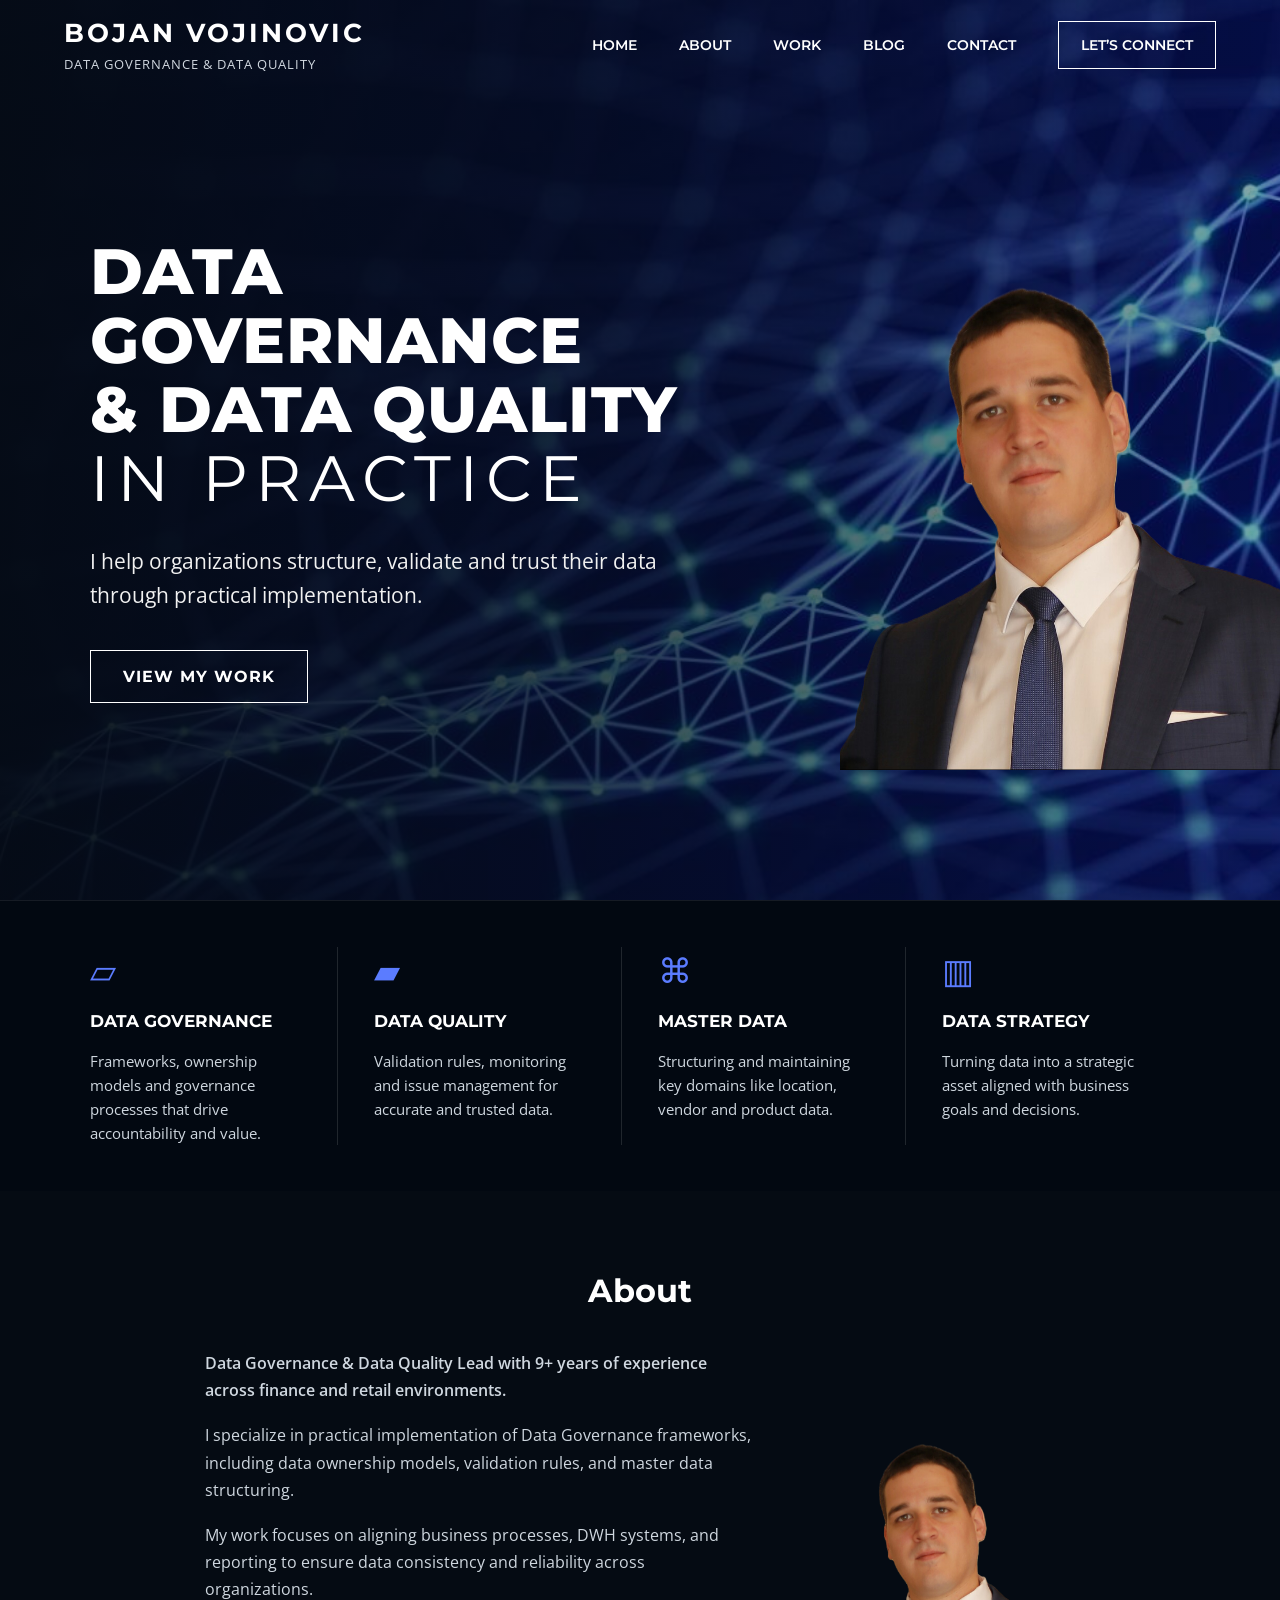
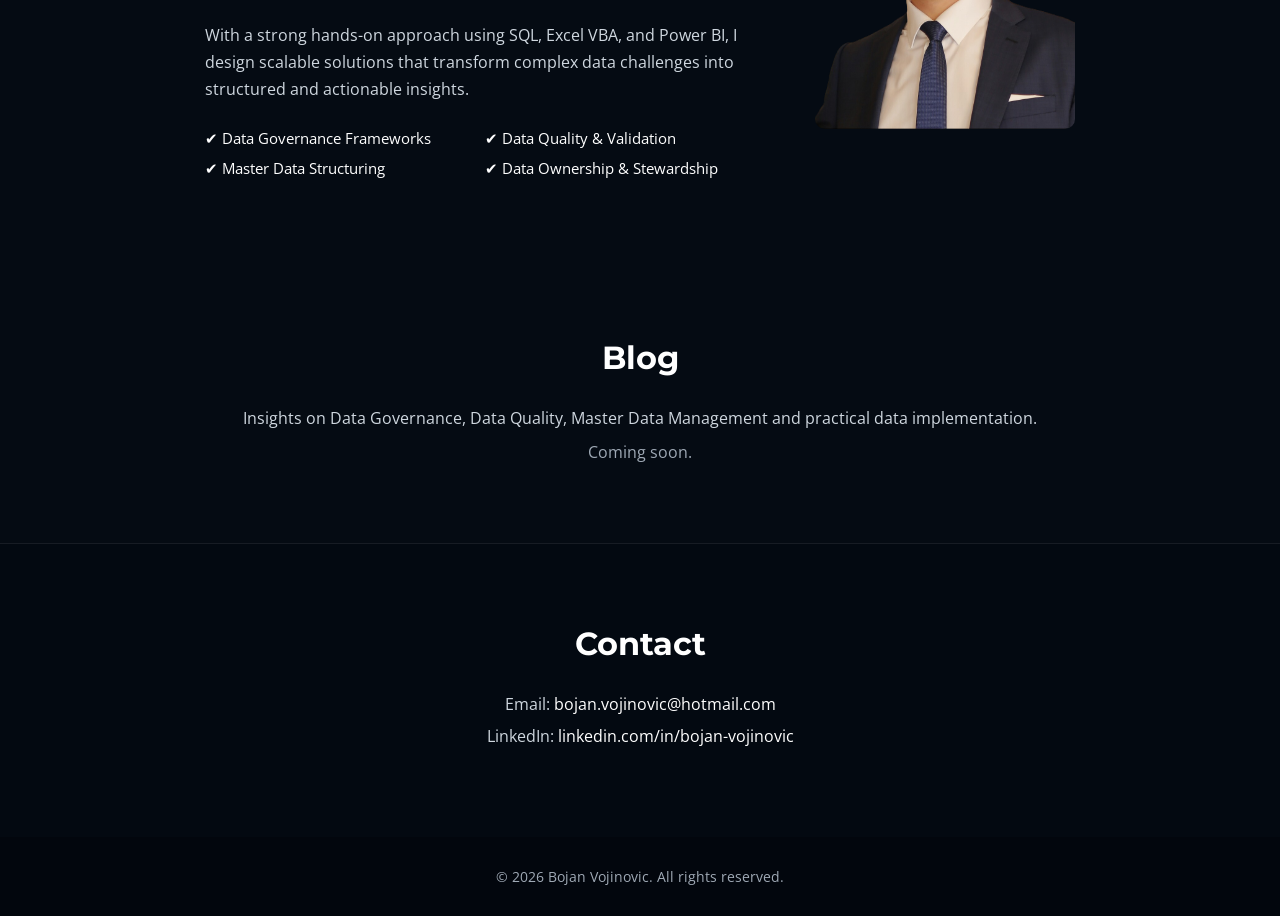
==== index.html @ ad290bf7 "index.html" ====
<!DOCTYPE html>
<html lang="en">
<head>
<meta charset="UTF-8" />
<meta name="viewport" content="width=device-width, initial-scale=1.0" />
<title>Bojan Vojinovic | Data Governance</title>

<link href="https://fonts.googleapis.com/css2?family=Montserrat:wght@400;600;700;800&family=Open+Sans:wght@400;600&display=swap" rel="stylesheet">

<style>
* {
  box-sizing: border-box;
  margin: 0;
  padding: 0;
}

html {
  scroll-behavior: smooth;
}

body {
  font-family: 'Open Sans', sans-serif;
  background: #050b13;
  color: #ffffff;
}

.hero {
  min-height: 100vh;
  background:
    linear-gradient(90deg, rgba(5,11,19,0.95) 0%, rgba(5,11,19,0.75) 45%, rgba(5,11,19,0.35) 100%),
    url("images/bg.jpg") center/cover no-repeat;
  position: relative;
  overflow: hidden;
}

.nav {
  height: 90px;
  display: flex;
  align-items: center;
  justify-content: space-between;
  padding: 0 64px;
}

.logo h1 {
  font-family: 'Montserrat', sans-serif;
  font-size: 26px;
  letter-spacing: 3px;
  font-weight: 700;
}

.logo p {
  font-size: 13px;
  letter-spacing: 1px;
  color: #d0d7df;
  margin-top: 6px;
}

.menu {
  display: flex;
  gap: 42px;
  align-items: center;
  font-family: 'Montserrat', sans-serif;
  font-weight: 600;
  font-size: 14px;
}

.menu a {
  color: white;
  text-decoration: none;
}

.connect {
  border: 1px solid #ffffff;
  padding: 14px 22px;
}

.hero-content {
  display: flex;
  align-items: center;
  justify-content: space-between;
  padding: 80px 0 0 7%;
}

.hero-text {
  max-width: 720px;
  z-index: 2;
  padding-right: 40px;
}

.hero-text h2 {
  font-family: 'Montserrat', sans-serif;
  font-size: 64px;
  line-height: 1.08;
  font-weight: 800;
  letter-spacing: 1px;
}

.hero-text .thin {
  font-weight: 400;
  letter-spacing: 8px;
}

.hero-text p {
  margin-top: 32px;
  font-size: 21px;
  line-height: 1.6;
  max-width: 620px;
  color: #f1f1f1;
}

.btn {
  display: inline-block;
  margin-top: 38px;
  border: 1px solid #ffffff;
  padding: 16px 32px;
  color: #ffffff;
  text-decoration: none;
  font-family: 'Montserrat', sans-serif;
  font-weight: 700;
  letter-spacing: 1px;
}

.photo-placeholder {
  width: 440px;
  height: 600px;
  z-index: 2;
  display: flex;
  align-items: flex-end;
  justify-content: flex-end;
  margin-left: auto;
}

.photo-placeholder img {
  max-height: 600px;
  max-width: 440px;
  object-fit: contain;
  object-position: bottom;
}

.services {
  display: grid;
  grid-template-columns: repeat(4, 1fr);
  background: rgba(3, 9, 17, 0.96);
  border-top: 1px solid rgba(255,255,255,0.08);
  padding: 46px 7%;
  gap: 36px;
}

.service {
  border-right: 1px solid rgba(255,255,255,0.12);
  padding-right: 32px;
}

.service:last-child {
  border-right: none;
}

.service h3 {
  font-family: 'Montserrat', sans-serif;
  font-size: 17px;
  margin-bottom: 18px;
  font-weight: 700;
}

.service p {
  color: #cfd7df;
  line-height: 1.6;
  font-size: 15px;
}

.icon {
  font-size: 34px;
  color: #5b7cff;
  margin-bottom: 18px;
}

.section {
  padding: 80px 7%;
}

.section h2 {
  font-family: 'Montserrat', sans-serif;
  font-size: 32px;
  margin-bottom: 30px;
  text-align: center;
}

.about-container {
  display: flex;
  align-items: center;
  justify-content: center;
  gap: 60px;
  max-width: 1100px;
  margin: auto;
  margin-top: 40px;
  flex-wrap: wrap;
}

.about-text {
  max-width: 550px;
  text-align: left;
}

.about-intro {
  font-size: 22px;
  font-weight: 600;
  margin-bottom: 20px;
  color: #ffffff;
}

.about-text p {
  color: #cfd7df;
  line-height: 1.7;
  margin-bottom: 18px;
  font-size: 16px;
}

.about-highlights {
  margin-top: 25px;
  display: grid;
  grid-template-columns: 1fr 1fr;
  gap: 10px;
  font-size: 15px;
  color: #ffffff;
}

.about-image img {
  width: 260px;
  border-radius: 10px;
}

.contact {
  background: #030911;
  text-align: center;
  border-top: 1px solid rgba(255,255,255,0.08);
}

.contact p {
  color: #cfd7df;
  margin-bottom: 10px;
}

.contact a {
  color: #ffffff;
  text-decoration: none;
}

.footer {
  padding: 30px 7%;
  text-align: center;
  background: #02060d;
  color: #9fa9b5;
  font-size: 14px;
}

@media (max-width: 900px) {
  .nav {
    padding: 24px;
    height: auto;
    flex-direction: column;
    gap: 20px;
  }

  .menu {
    gap: 18px;
    flex-wrap: wrap;
    justify-content: center;
  }

  .hero-content {
    flex-direction: column;
    text-align: center;
    padding: 40px 7% 0 7%;
  }

  .hero-text {
    padding-right: 0;
  }

  .hero-text h2 {
    font-size: 42px;
  }

  .hero-text .thin {
    letter-spacing: 4px;
  }

  .photo-placeholder {
    height: auto;
    margin-top: 40px;
  }

  .services {
    grid-template-columns: 1fr;
  }

  .service {
    border-right: none;
    border-bottom: 1px solid rgba(255,255,255,0.12);
    padding-bottom: 24px;
  }

  .about-container {
    text-align: center;
  }

  .about-text {
    text-align: center;
  }

  .about-highlights {
    grid-template-columns: 1fr;
  }
}
</style>
</head>

<body>

<section class="hero" id="home">

  <header class="nav">
    <div class="logo">
      <h1>BOJAN VOJINOVIC</h1>
      <p>DATA GOVERNANCE & DATA QUALITY</p>
    </div>

    <nav class="menu">
      <a href="#home">HOME</a>
      <a href="#about">ABOUT</a>
      <a href="#work">WORK</a>
      <a href="#blog">BLOG</a>
      <a href="#contact">CONTACT</a>
      <a class="connect" href="#contact">LET’S CONNECT</a>
    </nav>
  </header>

  <div class="hero-content">
    <div class="hero-text">
      <h2>
        DATA GOVERNANCE<br>
        & DATA QUALITY<br>
        <span class="thin">IN PRACTICE</span>
      </h2>

      <p>
        I help organizations structure, validate and trust their data through practical implementation.
      </p>

      <a href="#work" class="btn">VIEW MY WORK</a>
    </div>

    <div class="photo-placeholder">
      <img src="images/bojan.png" alt="Bojan Vojinovic">
    </div>
  </div>

</section>

<section class="services" id="work">
  <div class="service">
    <div class="icon">▱</div>
    <h3>DATA GOVERNANCE</h3>
    <p>Frameworks, ownership models and governance processes that drive accountability and value.</p>
  </div>

  <div class="service">
    <div class="icon">▰</div>
    <h3>DATA QUALITY</h3>
    <p>Validation rules, monitoring and issue management for accurate and trusted data.</p>
  </div>

  <div class="service">
    <div class="icon">⌘</div>
    <h3>MASTER DATA</h3>
    <p>Structuring and maintaining key domains like location, vendor and product data.</p>
  </div>

  <div class="service">
    <div class="icon">▥</div>
    <h3>DATA STRATEGY</h3>
    <p>Turning data into a strategic asset aligned with business goals and decisions.</p>
  </div>
</section>

<section class="section" id="about">
  <h2>About</h2>

  <div class="about-container">

    <div class="about-text">
      <p class="about-intro">
        Data Governance & Data Quality Lead with 9+ years of experience across finance and retail environments.
      </p>

      <p>
        I specialize in practical implementation of Data Governance frameworks, including data ownership models, validation rules, and master data structuring.
      </p>

      <p>
        My work focuses on aligning business processes, DWH systems, and reporting to ensure data consistency and reliability across organizations.
      </p>

      <p>
        With a strong hands-on approach using SQL, Excel VBA, and Power BI, I design scalable solutions that transform complex data challenges into structured and actionable insights.
      </p>

      <div class="about-highlights">
        <div>✔ Data Governance Frameworks</div>
        <div>✔ Data Quality & Validation</div>
        <div>✔ Master Data Structuring</div>
        <div>✔ Data Ownership & Stewardship</div>
      </div>
    </div>

    <div class="about-image">
      <img src="images/bojan.png" alt="Bojan Vojinovic">
    </div>

  </div>
</section>

<section class="section" id="blog">
  <h2>Blog</h2>
  <p style="text-align:center; color:#cfd7df;">
    Insights on Data Governance, Data Quality, Master Data Management and practical data implementation.
  </p>
  <p style="text-align:center; color:#9fa9b5; margin-top:12px;">
    Coming soon.
  </p>
</section>

<section class="section contact" id="contact">
  <h2>Contact</h2>
  <p>Email: <a href="mailto:bojan.vojinovic@hotmail.com">bojan.vojinovic@hotmail.com</a></p>
  <p>LinkedIn: <a href="https://www.linkedin.com/in/bojan-vojinovic/" target="_blank">linkedin.com/in/bojan-vojinovic</a></p>
</section>

<footer class="footer">
  © 2026 Bojan Vojinovic. All rights reserved.
</footer>

</body>
</html>
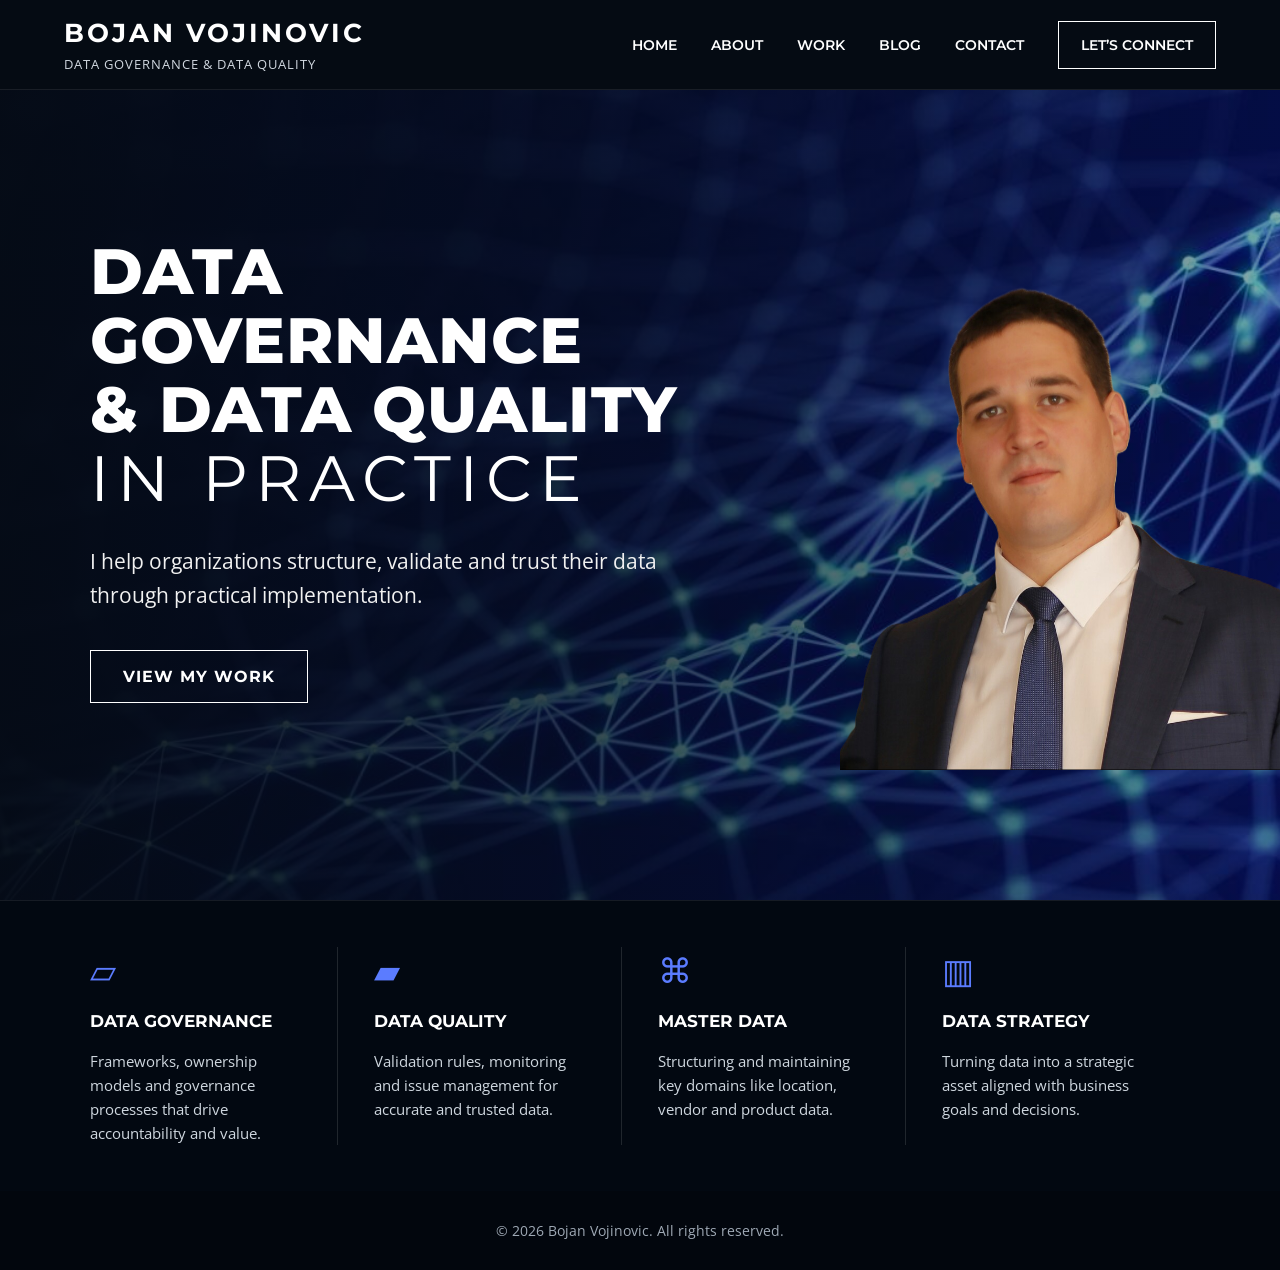
==== commit 0704cc02: "Add files via upload" ====
--- a/index.html
+++ b/index.html
@@ -4,337 +4,29 @@
 <meta charset="UTF-8" />
 <meta name="viewport" content="width=device-width, initial-scale=1.0" />
 <title>Bojan Vojinovic | Data Governance</title>
-
 <link href="https://fonts.googleapis.com/css2?family=Montserrat:wght@400;600;700;800&family=Open+Sans:wght@400;600&display=swap" rel="stylesheet">
-
-<style>
-* {
-  box-sizing: border-box;
-  margin: 0;
-  padding: 0;
-}
-
-html {
-  scroll-behavior: smooth;
-}
-
-body {
-  font-family: 'Open Sans', sans-serif;
-  background: #050b13;
-  color: #ffffff;
-}
-
-.hero {
-  min-height: 100vh;
-  background:
-    linear-gradient(90deg, rgba(5,11,19,0.95) 0%, rgba(5,11,19,0.75) 45%, rgba(5,11,19,0.35) 100%),
-    url("images/bg.jpg") center/cover no-repeat;
-  position: relative;
-  overflow: hidden;
-}
-
-.nav {
-  height: 90px;
-  display: flex;
-  align-items: center;
-  justify-content: space-between;
-  padding: 0 64px;
-}
-
-.logo h1 {
-  font-family: 'Montserrat', sans-serif;
-  font-size: 26px;
-  letter-spacing: 3px;
-  font-weight: 700;
-}
-
-.logo p {
-  font-size: 13px;
-  letter-spacing: 1px;
-  color: #d0d7df;
-  margin-top: 6px;
-}
-
-.menu {
-  display: flex;
-  gap: 42px;
-  align-items: center;
-  font-family: 'Montserrat', sans-serif;
-  font-weight: 600;
-  font-size: 14px;
-}
-
-.menu a {
-  color: white;
-  text-decoration: none;
-}
-
-.connect {
-  border: 1px solid #ffffff;
-  padding: 14px 22px;
-}
-
-.hero-content {
-  display: flex;
-  align-items: center;
-  justify-content: space-between;
-  padding: 80px 0 0 7%;
-}
-
-.hero-text {
-  max-width: 720px;
-  z-index: 2;
-  padding-right: 40px;
-}
-
-.hero-text h2 {
-  font-family: 'Montserrat', sans-serif;
-  font-size: 64px;
-  line-height: 1.08;
-  font-weight: 800;
-  letter-spacing: 1px;
-}
-
-.hero-text .thin {
-  font-weight: 400;
-  letter-spacing: 8px;
-}
-
-.hero-text p {
-  margin-top: 32px;
-  font-size: 21px;
-  line-height: 1.6;
-  max-width: 620px;
-  color: #f1f1f1;
-}
-
-.btn {
-  display: inline-block;
-  margin-top: 38px;
-  border: 1px solid #ffffff;
-  padding: 16px 32px;
-  color: #ffffff;
-  text-decoration: none;
-  font-family: 'Montserrat', sans-serif;
-  font-weight: 700;
-  letter-spacing: 1px;
-}
-
-.photo-placeholder {
-  width: 440px;
-  height: 600px;
-  z-index: 2;
-  display: flex;
-  align-items: flex-end;
-  justify-content: flex-end;
-  margin-left: auto;
-}
-
-.photo-placeholder img {
-  max-height: 600px;
-  max-width: 440px;
-  object-fit: contain;
-  object-position: bottom;
-}
-
-.services {
-  display: grid;
-  grid-template-columns: repeat(4, 1fr);
-  background: rgba(3, 9, 17, 0.96);
-  border-top: 1px solid rgba(255,255,255,0.08);
-  padding: 46px 7%;
-  gap: 36px;
-}
-
-.service {
-  border-right: 1px solid rgba(255,255,255,0.12);
-  padding-right: 32px;
-}
-
-.service:last-child {
-  border-right: none;
-}
-
-.service h3 {
-  font-family: 'Montserrat', sans-serif;
-  font-size: 17px;
-  margin-bottom: 18px;
-  font-weight: 700;
-}
-
-.service p {
-  color: #cfd7df;
-  line-height: 1.6;
-  font-size: 15px;
-}
-
-.icon {
-  font-size: 34px;
-  color: #5b7cff;
-  margin-bottom: 18px;
-}
-
-.section {
-  padding: 80px 7%;
-}
-
-.section h2 {
-  font-family: 'Montserrat', sans-serif;
-  font-size: 32px;
-  margin-bottom: 30px;
-  text-align: center;
-}
-
-.about-container {
-  display: flex;
-  align-items: center;
-  justify-content: center;
-  gap: 60px;
-  max-width: 1100px;
-  margin: auto;
-  margin-top: 40px;
-  flex-wrap: wrap;
-}
-
-.about-text {
-  max-width: 550px;
-  text-align: left;
-}
-
-.about-intro {
-  font-size: 22px;
-  font-weight: 600;
-  margin-bottom: 20px;
-  color: #ffffff;
-}
-
-.about-text p {
-  color: #cfd7df;
-  line-height: 1.7;
-  margin-bottom: 18px;
-  font-size: 16px;
-}
-
-.about-highlights {
-  margin-top: 25px;
-  display: grid;
-  grid-template-columns: 1fr 1fr;
-  gap: 10px;
-  font-size: 15px;
-  color: #ffffff;
-}
-
-.about-image img {
-  width: 260px;
-  border-radius: 10px;
-}
-
-.contact {
-  background: #030911;
-  text-align: center;
-  border-top: 1px solid rgba(255,255,255,0.08);
-}
-
-.contact p {
-  color: #cfd7df;
-  margin-bottom: 10px;
-}
-
-.contact a {
-  color: #ffffff;
-  text-decoration: none;
-}
-
-.footer {
-  padding: 30px 7%;
-  text-align: center;
-  background: #02060d;
-  color: #9fa9b5;
-  font-size: 14px;
-}
-
-@media (max-width: 900px) {
-  .nav {
-    padding: 24px;
-    height: auto;
-    flex-direction: column;
-    gap: 20px;
-  }
-
-  .menu {
-    gap: 18px;
-    flex-wrap: wrap;
-    justify-content: center;
-  }
-
-  .hero-content {
-    flex-direction: column;
-    text-align: center;
-    padding: 40px 7% 0 7%;
-  }
-
-  .hero-text {
-    padding-right: 0;
-  }
-
-  .hero-text h2 {
-    font-size: 42px;
-  }
-
-  .hero-text .thin {
-    letter-spacing: 4px;
-  }
-
-  .photo-placeholder {
-    height: auto;
-    margin-top: 40px;
-  }
-
-  .services {
-    grid-template-columns: 1fr;
-  }
-
-  .service {
-    border-right: none;
-    border-bottom: 1px solid rgba(255,255,255,0.12);
-    padding-bottom: 24px;
-  }
-
-  .about-container {
-    text-align: center;
-  }
-
-  .about-text {
-    text-align: center;
-  }
-
-  .about-highlights {
-    grid-template-columns: 1fr;
-  }
-}
-</style>
+<link rel="stylesheet" href="style.css">
 </head>
 
 <body>
 
-<section class="hero" id="home">
+<header class="nav">
+  <div class="logo">
+    <h1>BOJAN VOJINOVIC</h1>
+    <p>DATA GOVERNANCE & DATA QUALITY</p>
+  </div>
 
-  <header class="nav">
-    <div class="logo">
-      <h1>BOJAN VOJINOVIC</h1>
-      <p>DATA GOVERNANCE & DATA QUALITY</p>
-    </div>
+  <nav class="menu">
+    <a href="index.html">HOME</a>
+    <a href="about.html">ABOUT</a>
+    <a href="work.html">WORK</a>
+    <a href="blog.html">BLOG</a>
+    <a href="contact.html">CONTACT</a>
+    <a class="connect" href="contact.html">LET’S CONNECT</a>
+  </nav>
+</header>
 
-    <nav class="menu">
-      <a href="#home">HOME</a>
-      <a href="#about">ABOUT</a>
-      <a href="#work">WORK</a>
-      <a href="#blog">BLOG</a>
-      <a href="#contact">CONTACT</a>
-      <a class="connect" href="#contact">LET’S CONNECT</a>
-    </nav>
-  </header>
-
+<section class="hero">
   <div class="hero-content">
     <div class="hero-text">
       <h2>
@@ -347,17 +39,16 @@
         I help organizations structure, validate and trust their data through practical implementation.
       </p>
 
-      <a href="#work" class="btn">VIEW MY WORK</a>
+      <a href="work.html" class="btn">VIEW MY WORK</a>
     </div>
 
     <div class="photo-placeholder">
       <img src="images/bojan.png" alt="Bojan Vojinovic">
     </div>
   </div>
-
 </section>
 
-<section class="services" id="work">
+<section class="services">
   <div class="service">
     <div class="icon">▱</div>
     <h3>DATA GOVERNANCE</h3>
@@ -383,62 +74,9 @@
   </div>
 </section>
 
-<section class="section" id="about">
-  <h2>About</h2>
-
-  <div class="about-container">
-
-    <div class="about-text">
-      <p class="about-intro">
-        Data Governance & Data Quality Lead with 9+ years of experience across finance and retail environments.
-      </p>
-
-      <p>
-        I specialize in practical implementation of Data Governance frameworks, including data ownership models, validation rules, and master data structuring.
-      </p>
-
-      <p>
-        My work focuses on aligning business processes, DWH systems, and reporting to ensure data consistency and reliability across organizations.
-      </p>
-
-      <p>
-        With a strong hands-on approach using SQL, Excel VBA, and Power BI, I design scalable solutions that transform complex data challenges into structured and actionable insights.
-      </p>
-
-      <div class="about-highlights">
-        <div>✔ Data Governance Frameworks</div>
-        <div>✔ Data Quality & Validation</div>
-        <div>✔ Master Data Structuring</div>
-        <div>✔ Data Ownership & Stewardship</div>
-      </div>
-    </div>
-
-    <div class="about-image">
-      <img src="images/bojan.png" alt="Bojan Vojinovic">
-    </div>
-
-  </div>
-</section>
-
-<section class="section" id="blog">
-  <h2>Blog</h2>
-  <p style="text-align:center; color:#cfd7df;">
-    Insights on Data Governance, Data Quality, Master Data Management and practical data implementation.
-  </p>
-  <p style="text-align:center; color:#9fa9b5; margin-top:12px;">
-    Coming soon.
-  </p>
-</section>
-
-<section class="section contact" id="contact">
-  <h2>Contact</h2>
-  <p>Email: <a href="mailto:bojan.vojinovic@hotmail.com">bojan.vojinovic@hotmail.com</a></p>
-  <p>LinkedIn: <a href="https://www.linkedin.com/in/bojan-vojinovic/" target="_blank">linkedin.com/in/bojan-vojinovic</a></p>
-</section>
-
 <footer class="footer">
   © 2026 Bojan Vojinovic. All rights reserved.
 </footer>
 
 </body>
-</html>
+</html>
--- a/style.css
+++ b/style.css
@@ -0,0 +1,331 @@
+* {
+  box-sizing: border-box;
+  margin: 0;
+  padding: 0;
+}
+
+html {
+  scroll-behavior: smooth;
+}
+
+body {
+  font-family: 'Open Sans', sans-serif;
+  background: #050b13;
+  color: #ffffff;
+}
+
+a {
+  color: inherit;
+  text-decoration: none;
+}
+
+.nav {
+  height: 90px;
+  display: flex;
+  align-items: center;
+  justify-content: space-between;
+  padding: 0 64px;
+  background: #050b13;
+  border-bottom: 1px solid rgba(255,255,255,0.08);
+}
+
+.logo h1 {
+  font-family: 'Montserrat', sans-serif;
+  font-size: 26px;
+  letter-spacing: 3px;
+  font-weight: 700;
+}
+
+.logo p {
+  font-size: 13px;
+  letter-spacing: 1px;
+  color: #d0d7df;
+  margin-top: 6px;
+}
+
+.menu {
+  display: flex;
+  gap: 34px;
+  align-items: center;
+  font-family: 'Montserrat', sans-serif;
+  font-weight: 600;
+  font-size: 14px;
+}
+
+.menu a:hover {
+  color: #8fa7ff;
+}
+
+.connect {
+  border: 1px solid #ffffff;
+  padding: 14px 22px;
+}
+
+.hero {
+  min-height: calc(100vh - 90px);
+  background:
+    linear-gradient(90deg, rgba(5,11,19,0.95) 0%, rgba(5,11,19,0.75) 45%, rgba(5,11,19,0.35) 100%),
+    url("images/bg.jpg") center/cover no-repeat;
+  overflow: hidden;
+}
+
+.hero-content {
+  display: flex;
+  align-items: center;
+  justify-content: space-between;
+  padding: 80px 0 0 7%;
+}
+
+.hero-text {
+  max-width: 720px;
+  z-index: 2;
+  padding-right: 40px;
+}
+
+.hero-text h2 {
+  font-family: 'Montserrat', sans-serif;
+  font-size: 64px;
+  line-height: 1.08;
+  font-weight: 800;
+  letter-spacing: 1px;
+}
+
+.hero-text .thin {
+  font-weight: 400;
+  letter-spacing: 8px;
+}
+
+.hero-text p {
+  margin-top: 32px;
+  font-size: 21px;
+  line-height: 1.6;
+  max-width: 620px;
+  color: #f1f1f1;
+}
+
+.btn {
+  display: inline-block;
+  margin-top: 38px;
+  border: 1px solid #ffffff;
+  padding: 16px 32px;
+  color: #ffffff;
+  font-family: 'Montserrat', sans-serif;
+  font-weight: 700;
+  letter-spacing: 1px;
+}
+
+.photo-placeholder {
+  width: 440px;
+  height: 600px;
+  display: flex;
+  align-items: flex-end;
+  justify-content: flex-end;
+  margin-left: auto;
+}
+
+.photo-placeholder img {
+  max-height: 600px;
+  max-width: 440px;
+  object-fit: contain;
+  object-position: bottom;
+}
+
+.services {
+  display: grid;
+  grid-template-columns: repeat(4, 1fr);
+  background: rgba(3, 9, 17, 0.96);
+  border-top: 1px solid rgba(255,255,255,0.08);
+  padding: 46px 7%;
+  gap: 36px;
+}
+
+.service {
+  border-right: 1px solid rgba(255,255,255,0.12);
+  padding-right: 32px;
+}
+
+.service:last-child {
+  border-right: none;
+}
+
+.service h3 {
+  font-family: 'Montserrat', sans-serif;
+  font-size: 17px;
+  margin-bottom: 18px;
+  font-weight: 700;
+}
+
+.service p {
+  color: #cfd7df;
+  line-height: 1.6;
+  font-size: 15px;
+}
+
+.icon {
+  font-size: 34px;
+  color: #5b7cff;
+  margin-bottom: 18px;
+}
+
+.page {
+  padding: 90px 7%;
+  min-height: calc(100vh - 90px);
+}
+
+.page h2 {
+  font-family: 'Montserrat', sans-serif;
+  font-size: 38px;
+  margin-bottom: 35px;
+  text-align: center;
+}
+
+.about-container {
+  display: flex;
+  align-items: center;
+  justify-content: center;
+  gap: 60px;
+  max-width: 1100px;
+  margin: auto;
+  flex-wrap: wrap;
+}
+
+.about-text {
+  max-width: 580px;
+  text-align: left;
+}
+
+.about-intro {
+  font-size: 22px;
+  font-weight: 600;
+  margin-bottom: 20px;
+  color: #ffffff;
+}
+
+.about-text p {
+  color: #cfd7df;
+  line-height: 1.7;
+  margin-bottom: 18px;
+  font-size: 16px;
+}
+
+.about-highlights {
+  margin-top: 25px;
+  display: grid;
+  grid-template-columns: 1fr 1fr;
+  gap: 10px;
+  font-size: 15px;
+  color: #ffffff;
+}
+
+.about-image img {
+  width: 270px;
+  border-radius: 10px;
+}
+
+.work-grid {
+  display: grid;
+  grid-template-columns: repeat(3, 1fr);
+  gap: 28px;
+  max-width: 1100px;
+  margin: auto;
+}
+
+.work-card {
+  background: rgba(255,255,255,0.04);
+  border: 1px solid rgba(255,255,255,0.1);
+  padding: 30px;
+  border-radius: 10px;
+}
+
+.work-card h3 {
+  font-family: 'Montserrat', sans-serif;
+  font-size: 20px;
+  margin-bottom: 16px;
+}
+
+.work-card p {
+  color: #cfd7df;
+  line-height: 1.7;
+  font-size: 15px;
+}
+
+.blog-box {
+  max-width: 800px;
+  margin: auto;
+  text-align: center;
+  color: #cfd7df;
+  line-height: 1.7;
+}
+
+.contact-box {
+  max-width: 700px;
+  margin: auto;
+  text-align: center;
+  color: #cfd7df;
+  line-height: 1.9;
+}
+
+.footer {
+  padding: 30px 7%;
+  text-align: center;
+  background: #02060d;
+  color: #9fa9b5;
+  font-size: 14px;
+}
+
+@media (max-width: 900px) {
+  .nav {
+    padding: 24px;
+    height: auto;
+    flex-direction: column;
+    gap: 20px;
+  }
+
+  .menu {
+    gap: 18px;
+    flex-wrap: wrap;
+    justify-content: center;
+  }
+
+  .hero-content {
+    flex-direction: column;
+    text-align: center;
+    padding: 40px 7% 0 7%;
+  }
+
+  .hero-text {
+    padding-right: 0;
+  }
+
+  .hero-text h2 {
+    font-size: 42px;
+  }
+
+  .hero-text .thin {
+    letter-spacing: 4px;
+  }
+
+  .photo-placeholder {
+    height: auto;
+    margin-top: 40px;
+  }
+
+  .services,
+  .work-grid {
+    grid-template-columns: 1fr;
+  }
+
+  .service {
+    border-right: none;
+    border-bottom: 1px solid rgba(255,255,255,0.12);
+    padding-bottom: 24px;
+  }
+
+  .about-text {
+    text-align: center;
+  }
+
+  .about-highlights {
+    grid-template-columns: 1fr;
+  }
+}
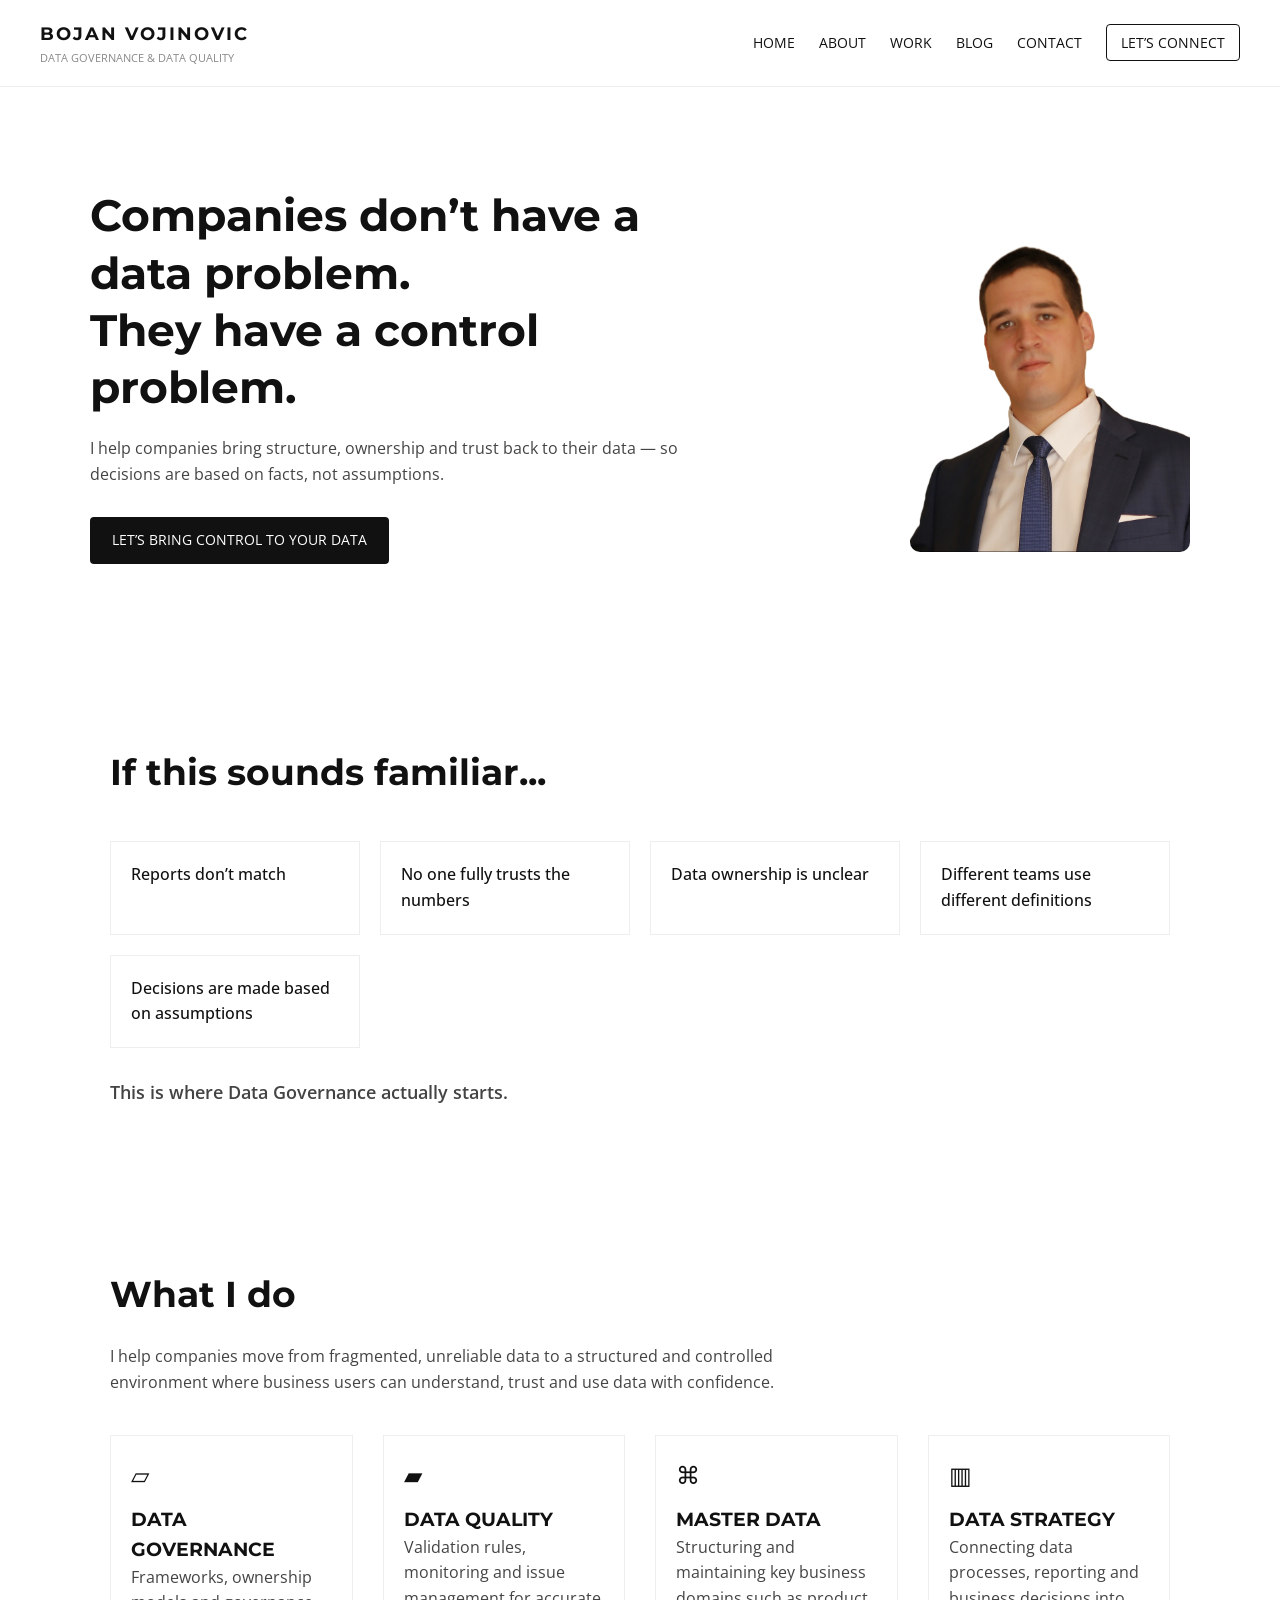
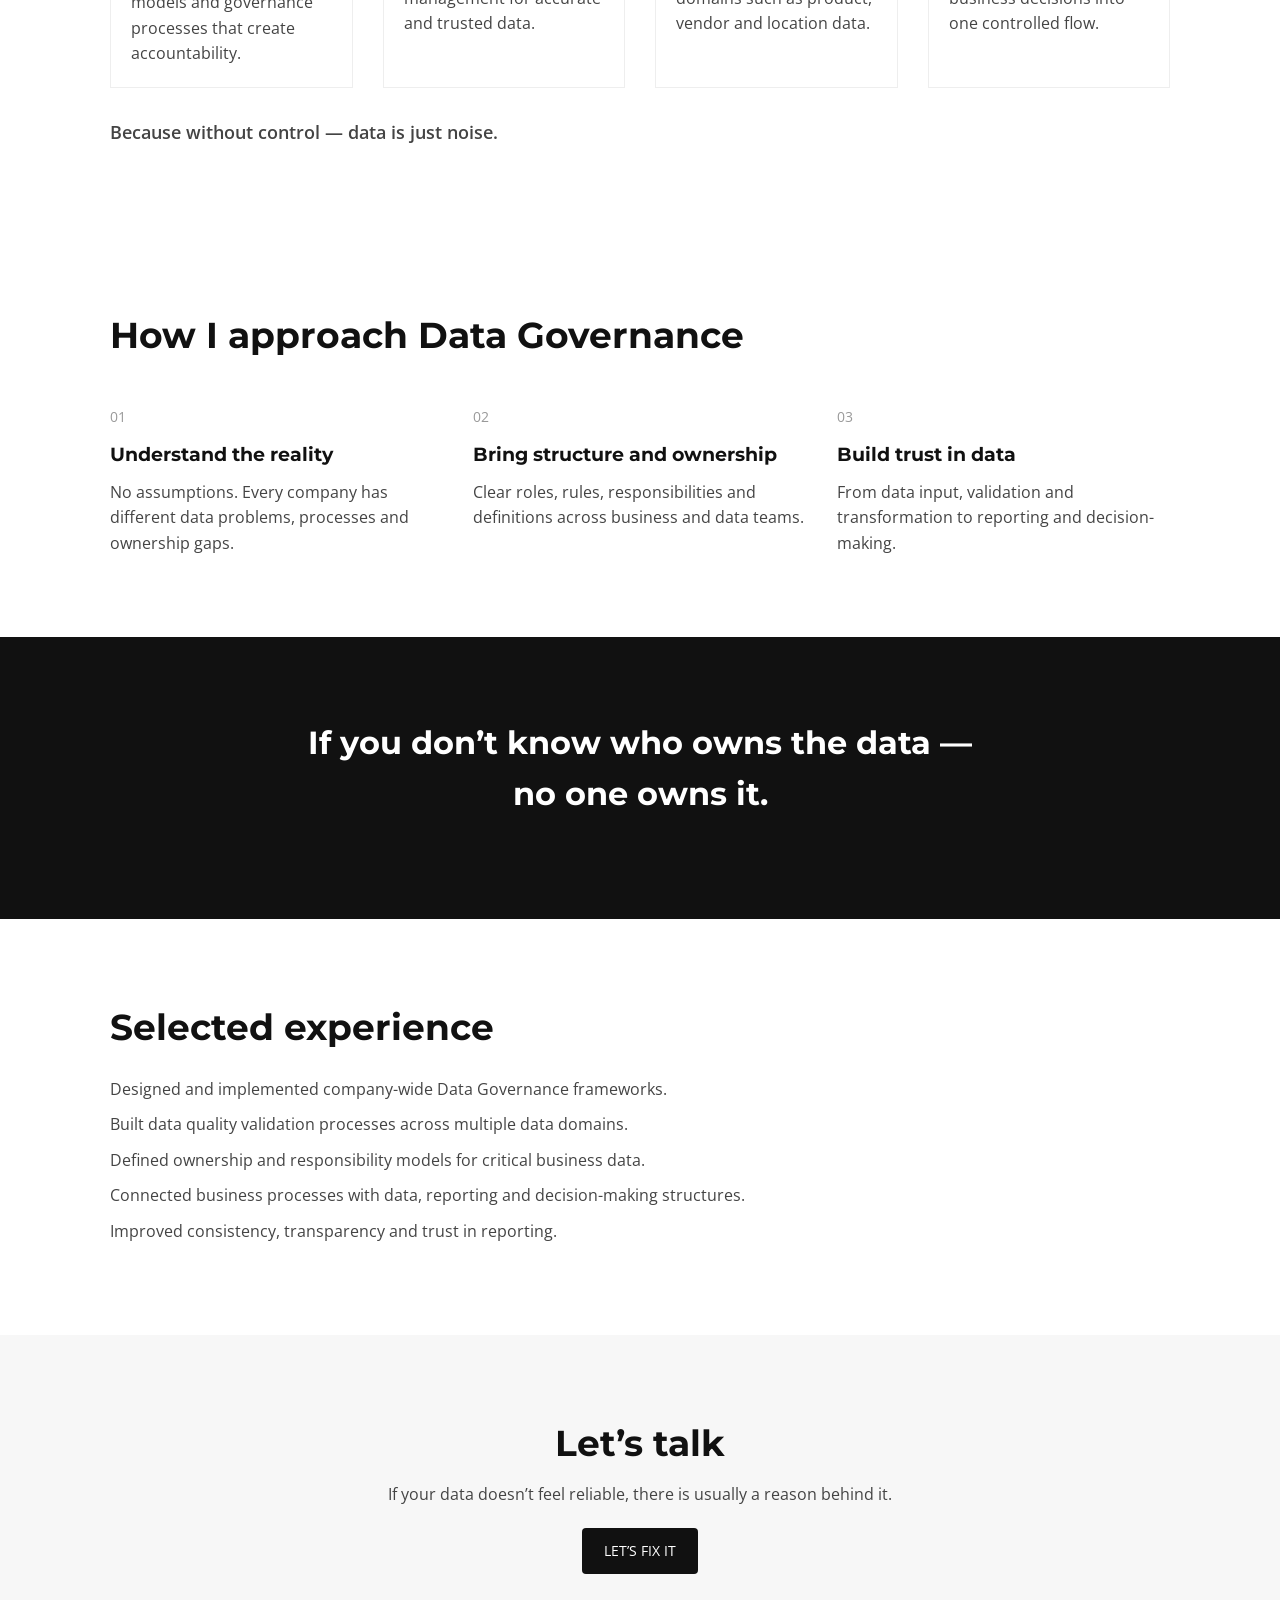
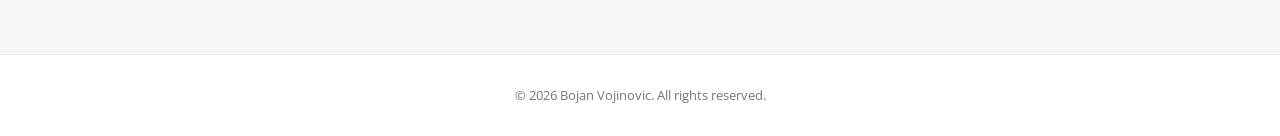
==== commit 936ac3dc: "Add files via upload" ====
--- a/index.html
+++ b/index.html
@@ -4,6 +4,7 @@
 <meta charset="UTF-8" />
 <meta name="viewport" content="width=device-width, initial-scale=1.0" />
 <title>Bojan Vojinovic | Data Governance</title>
+
 <link href="https://fonts.googleapis.com/css2?family=Montserrat:wght@400;600;700;800&family=Open+Sans:wght@400;600&display=swap" rel="stylesheet">
 <link rel="stylesheet" href="style.css">
 </head>
@@ -20,9 +21,11 @@
     <a href="index.html">HOME</a>
     <a href="about.html">ABOUT</a>
     <a href="work.html">WORK</a>
-    <a href="blog.html">BLOG</a>
+    <a href="https://bvojinovic.wixsite.com/bvblog" target="_blank">BLOG</a>
     <a href="contact.html">CONTACT</a>
-    <a class="connect" href="contact.html">LET’S CONNECT</a>
+    <a class="connect" href="https://www.linkedin.com/in/bojan-vojinovic/" target="_blank">
+      LET’S CONNECT
+    </a>
   </nav>
 </header>
 
@@ -30,16 +33,16 @@
   <div class="hero-content">
     <div class="hero-text">
       <h2>
-        DATA GOVERNANCE<br>
-        & DATA QUALITY<br>
-        <span class="thin">IN PRACTICE</span>
+        Companies don’t have a data problem.<br>
+        They have a control problem.
       </h2>
 
       <p>
-        I help organizations structure, validate and trust their data through practical implementation.
+        I help companies bring structure, ownership and trust back to their data —
+        so decisions are based on facts, not assumptions.
       </p>
 
-      <a href="work.html" class="btn">VIEW MY WORK</a>
+      <a href="contact.html" class="btn">LET’S BRING CONTROL TO YOUR DATA</a>
     </div>
 
     <div class="photo-placeholder">
@@ -48,29 +51,123 @@
   </div>
 </section>
 
-<section class="services">
-  <div class="service">
-    <div class="icon">▱</div>
-    <h3>DATA GOVERNANCE</h3>
-    <p>Frameworks, ownership models and governance processes that drive accountability and value.</p>
+<section class="problem">
+  <div class="section-inner">
+    <h2>If this sounds familiar...</h2>
+
+    <div class="problem-grid">
+      <div class="problem-card">Reports don’t match</div>
+      <div class="problem-card">No one fully trusts the numbers</div>
+      <div class="problem-card">Data ownership is unclear</div>
+      <div class="problem-card">Different teams use different definitions</div>
+      <div class="problem-card">Decisions are made based on assumptions</div>
+    </div>
+
+    <p class="strong-line">
+      This is where Data Governance actually starts.
+    </p>
   </div>
+</section>
 
-  <div class="service">
-    <div class="icon">▰</div>
-    <h3>DATA QUALITY</h3>
-    <p>Validation rules, monitoring and issue management for accurate and trusted data.</p>
+<section class="value">
+  <div class="section-inner">
+    <h2>What I do</h2>
+
+    <p class="intro-text">
+      I help companies move from fragmented, unreliable data to a structured and controlled
+      environment where business users can understand, trust and use data with confidence.
+    </p>
+
+    <div class="services">
+      <div class="service">
+        <div class="icon">▱</div>
+        <h3>DATA GOVERNANCE</h3>
+        <p>Frameworks, ownership models and governance processes that create accountability.</p>
+      </div>
+
+      <div class="service">
+        <div class="icon">▰</div>
+        <h3>DATA QUALITY</h3>
+        <p>Validation rules, monitoring and issue management for accurate and trusted data.</p>
+      </div>
+
+      <div class="service">
+        <div class="icon">⌘</div>
+        <h3>MASTER DATA</h3>
+        <p>Structuring and maintaining key business domains such as product, vendor and location data.</p>
+      </div>
+
+      <div class="service">
+        <div class="icon">▥</div>
+        <h3>DATA STRATEGY</h3>
+        <p>Connecting data processes, reporting and business decisions into one controlled flow.</p>
+      </div>
+    </div>
+
+    <p class="strong-line">
+      Because without control — data is just noise.
+    </p>
   </div>
+</section>
 
-  <div class="service">
-    <div class="icon">⌘</div>
-    <h3>MASTER DATA</h3>
-    <p>Structuring and maintaining key domains like location, vendor and product data.</p>
+<section class="approach">
+  <div class="section-inner">
+    <h2>How I approach Data Governance</h2>
+
+    <div class="approach-grid">
+      <div class="approach-card">
+        <span>01</span>
+        <h3>Understand the reality</h3>
+        <p>No assumptions. Every company has different data problems, processes and ownership gaps.</p>
+      </div>
+
+      <div class="approach-card">
+        <span>02</span>
+        <h3>Bring structure and ownership</h3>
+        <p>Clear roles, rules, responsibilities and definitions across business and data teams.</p>
+      </div>
+
+      <div class="approach-card">
+        <span>03</span>
+        <h3>Build trust in data</h3>
+        <p>From data input, validation and transformation to reporting and decision-making.</p>
+      </div>
+    </div>
   </div>
+</section>
 
-  <div class="service">
-    <div class="icon">▥</div>
-    <h3>DATA STRATEGY</h3>
-    <p>Turning data into a strategic asset aligned with business goals and decisions.</p>
+<section class="statement">
+  <div class="section-inner">
+    <h2>
+      If you don’t know who owns the data —<br>
+      no one owns it.
+    </h2>
+  </div>
+</section>
+
+<section class="experience">
+  <div class="section-inner">
+    <h2>Selected experience</h2>
+
+    <div class="experience-list">
+      <p>Designed and implemented company-wide Data Governance frameworks.</p>
+      <p>Built data quality validation processes across multiple data domains.</p>
+      <p>Defined ownership and responsibility models for critical business data.</p>
+      <p>Connected business processes with data, reporting and decision-making structures.</p>
+      <p>Improved consistency, transparency and trust in reporting.</p>
+    </div>
+  </div>
+</section>
+
+<section class="final-cta">
+  <div class="section-inner">
+    <h2>Let’s talk</h2>
+
+    <p>
+      If your data doesn’t feel reliable, there is usually a reason behind it.
+    </p>
+
+    <a href="contact.html" class="btn">LET’S FIX IT</a>
   </div>
 </section>
 
--- a/style.css
+++ b/style.css
@@ -1,331 +1,352 @@
+/* RESET */
 * {
-  box-sizing: border-box;
   margin: 0;
   padding: 0;
-}
-
-html {
-  scroll-behavior: smooth;
+  box-sizing: border-box;
 }
 
 body {
   font-family: 'Open Sans', sans-serif;
-  background: #050b13;
-  color: #ffffff;
-}
-
-a {
-  color: inherit;
+  color: #111;
+  background: #ffffff;
+  line-height: 1.6;
+}
+
+/* GLOBAL */
+.section-inner {
+  max-width: 1100px;
+  margin: 0 auto;
+  padding: 80px 20px;
+}
+
+h1, h2, h3 {
+  font-family: 'Montserrat', sans-serif;
+}
+
+h2 {
+  font-size: 36px;
+  margin-bottom: 20px;
+}
+
+p {
+  font-size: 16px;
+  color: #444;
+}
+
+.intro-text {
+  max-width: 700px;
+  margin-bottom: 40px;
+}
+
+.strong-line {
+  margin-top: 30px;
+  font-weight: 600;
+  font-size: 18px;
+}
+
+/* NAV */
+.nav {
+  display: flex;
+  justify-content: space-between;
+  align-items: center;
+  padding: 20px 40px;
+  border-bottom: 1px solid #eee;
+  background: #fff;
+}
+
+.logo h1 {
+  font-size: 18px;
+  letter-spacing: 2px;
+}
+
+.logo p {
+  font-size: 11px;
+  color: #888;
+}
+
+.menu a {
+  margin-left: 20px;
   text-decoration: none;
-}
-
-.nav {
-  height: 90px;
-  display: flex;
-  align-items: center;
-  justify-content: space-between;
-  padding: 0 64px;
-  background: #050b13;
-  border-bottom: 1px solid rgba(255,255,255,0.08);
-}
-
-.logo h1 {
-  font-family: 'Montserrat', sans-serif;
-  font-size: 26px;
-  letter-spacing: 3px;
-  font-weight: 700;
-}
-
-.logo p {
-  font-size: 13px;
-  letter-spacing: 1px;
-  color: #d0d7df;
-  margin-top: 6px;
-}
-
-.menu {
-  display: flex;
-  gap: 34px;
-  align-items: center;
-  font-family: 'Montserrat', sans-serif;
-  font-weight: 600;
+  color: #111;
   font-size: 14px;
 }
 
 .menu a:hover {
-  color: #8fa7ff;
+  opacity: 0.6;
 }
 
 .connect {
-  border: 1px solid #ffffff;
-  padding: 14px 22px;
-}
-
+  padding: 8px 14px;
+  border: 1px solid #111;
+  border-radius: 4px;
+}
+
+/* HERO */
 .hero {
-  min-height: calc(100vh - 90px);
-  background:
-    linear-gradient(90deg, rgba(5,11,19,0.95) 0%, rgba(5,11,19,0.75) 45%, rgba(5,11,19,0.35) 100%),
-    url("images/bg.jpg") center/cover no-repeat;
-  overflow: hidden;
+  padding: 100px 40px;
 }
 
 .hero-content {
   display: flex;
   align-items: center;
   justify-content: space-between;
-  padding: 80px 0 0 7%;
+  max-width: 1100px;
+  margin: 0 auto;
 }
 
 .hero-text {
-  max-width: 720px;
-  z-index: 2;
-  padding-right: 40px;
+  max-width: 600px;
 }
 
 .hero-text h2 {
-  font-family: 'Montserrat', sans-serif;
-  font-size: 64px;
-  line-height: 1.08;
-  font-weight: 800;
-  letter-spacing: 1px;
-}
-
-.hero-text .thin {
-  font-weight: 400;
-  letter-spacing: 8px;
+  font-size: 44px;
+  line-height: 1.3;
+  margin-bottom: 20px;
 }
 
 .hero-text p {
-  margin-top: 32px;
-  font-size: 21px;
-  line-height: 1.6;
-  max-width: 620px;
-  color: #f1f1f1;
-}
-
+  margin-bottom: 30px;
+}
+
+.photo-placeholder img {
+  width: 280px;
+  border-radius: 10px;
+}
+
+/* BUTTON */
 .btn {
   display: inline-block;
-  margin-top: 38px;
-  border: 1px solid #ffffff;
-  padding: 16px 32px;
-  color: #ffffff;
-  font-family: 'Montserrat', sans-serif;
-  font-weight: 700;
-  letter-spacing: 1px;
-}
-
-.photo-placeholder {
-  width: 440px;
-  height: 600px;
+  padding: 12px 22px;
+  background: #111;
+  color: #fff;
+  text-decoration: none;
+  font-size: 14px;
+  border-radius: 4px;
+  transition: 0.3s;
+}
+
+.btn:hover {
+  background: #333;
+}
+
+/* PAGE HERO */
+.page-hero {
+  background: #f7f7f7;
+}
+
+/* PROBLEM */
+.problem-grid {
+  display: grid;
+  grid-template-columns: repeat(auto-fit, minmax(220px, 1fr));
+  gap: 20px;
+  margin-top: 40px;
+}
+
+.problem-card {
+  padding: 20px;
+  border: 1px solid #eee;
+  font-weight: 500;
+}
+
+/* SERVICES */
+.services {
+  display: grid;
+  grid-template-columns: repeat(auto-fit, minmax(220px, 1fr));
+  gap: 30px;
+  margin-top: 40px;
+}
+
+.service {
+  padding: 20px;
+  border: 1px solid #eee;
+  transition: 0.3s;
+}
+
+.service:hover {
+  transform: translateY(-5px);
+}
+
+.icon {
+  font-size: 24px;
+  margin-bottom: 10px;
+}
+
+/* APPROACH */
+.approach-grid {
+  display: grid;
+  grid-template-columns: repeat(auto-fit, minmax(250px, 1fr));
+  gap: 30px;
+  margin-top: 40px;
+}
+
+.approach-card span {
+  font-size: 14px;
+  color: #999;
+}
+
+.approach-card h3 {
+  margin: 10px 0;
+}
+
+/* CASE STUDY */
+.case {
+  background: #fff;
+}
+
+.case.alt {
+  background: #f9f9f9;
+}
+
+.case-grid {
+  display: grid;
+  grid-template-columns: repeat(auto-fit, minmax(250px, 1fr));
+  gap: 30px;
+  margin-top: 40px;
+}
+
+.case-block h3 {
+  margin-bottom: 10px;
+}
+
+/* EXPERIENCE */
+.experience-list p {
+  margin-bottom: 10px;
+}
+
+/* STATEMENT */
+.statement {
+  background: #111;
+  color: #fff;
+  text-align: center;
+}
+
+.statement h2 {
+  color: #fff;
+  font-size: 32px;
+}
+
+/* ABOUT */
+.about-layout {
   display: flex;
-  align-items: flex-end;
-  justify-content: flex-end;
-  margin-left: auto;
-}
-
-.photo-placeholder img {
-  max-height: 600px;
-  max-width: 440px;
-  object-fit: contain;
-  object-position: bottom;
-}
-
-.services {
-  display: grid;
-  grid-template-columns: repeat(4, 1fr);
-  background: rgba(3, 9, 17, 0.96);
-  border-top: 1px solid rgba(255,255,255,0.08);
-  padding: 46px 7%;
-  gap: 36px;
-}
-
-.service {
-  border-right: 1px solid rgba(255,255,255,0.12);
-  padding-right: 32px;
-}
-
-.service:last-child {
-  border-right: none;
-}
-
-.service h3 {
-  font-family: 'Montserrat', sans-serif;
-  font-size: 17px;
-  margin-bottom: 18px;
-  font-weight: 700;
-}
-
-.service p {
-  color: #cfd7df;
-  line-height: 1.6;
-  font-size: 15px;
-}
-
-.icon {
-  font-size: 34px;
-  color: #5b7cff;
-  margin-bottom: 18px;
-}
-
-.page {
-  padding: 90px 7%;
-  min-height: calc(100vh - 90px);
-}
-
-.page h2 {
-  font-family: 'Montserrat', sans-serif;
-  font-size: 38px;
-  margin-bottom: 35px;
+  gap: 40px;
+}
+
+.about-text {
+  flex: 2;
+}
+
+.about-card {
+  flex: 1;
+  border: 1px solid #eee;
+  padding: 20px;
+}
+
+.about-card ul {
+  list-style: none;
+}
+
+.about-card li {
+  margin-bottom: 10px;
+}
+
+/* EXPERIENCE GRID */
+.experience-grid {
+  display: grid;
+  grid-template-columns: repeat(auto-fit, minmax(250px, 1fr));
+  gap: 30px;
+  margin-top: 40px;
+}
+
+.experience-card {
+  border: 1px solid #eee;
+  padding: 20px;
+}
+
+/* PRINCIPLES */
+.principles-list p {
+  margin-bottom: 15px;
+}
+
+/* CONTACT */
+.contact-layout {
+  display: flex;
+  gap: 40px;
+}
+
+.contact-text {
+  flex: 2;
+}
+
+.contact-box {
+  flex: 1;
+  border: 1px solid #eee;
+  padding: 20px;
+}
+
+.contact-list {
+  margin-top: 20px;
+  padding-left: 20px;
+}
+
+.contact-list li {
+  margin-bottom: 10px;
+}
+
+.note {
+  margin-top: 20px;
+  font-size: 13px;
+  color: #777;
+}
+
+/* PROCESS */
+.process-grid {
+  display: grid;
+  grid-template-columns: repeat(auto-fit, minmax(250px, 1fr));
+  gap: 30px;
+  margin-top: 40px;
+}
+
+.process-card span {
+  font-size: 14px;
+  color: #999;
+}
+
+/* FINAL CTA */
+.final-cta {
   text-align: center;
-}
-
-.about-container {
-  display: flex;
-  align-items: center;
-  justify-content: center;
-  gap: 60px;
-  max-width: 1100px;
-  margin: auto;
-  flex-wrap: wrap;
-}
-
-.about-text {
-  max-width: 580px;
-  text-align: left;
-}
-
-.about-intro {
-  font-size: 22px;
-  font-weight: 600;
+  background: #f7f7f7;
+}
+
+.final-cta h2 {
+  margin-bottom: 10px;
+}
+
+.final-cta p {
   margin-bottom: 20px;
-  color: #ffffff;
-}
-
-.about-text p {
-  color: #cfd7df;
-  line-height: 1.7;
-  margin-bottom: 18px;
-  font-size: 16px;
-}
-
-.about-highlights {
-  margin-top: 25px;
-  display: grid;
-  grid-template-columns: 1fr 1fr;
-  gap: 10px;
-  font-size: 15px;
-  color: #ffffff;
-}
-
-.about-image img {
-  width: 270px;
-  border-radius: 10px;
-}
-
-.work-grid {
-  display: grid;
-  grid-template-columns: repeat(3, 1fr);
-  gap: 28px;
-  max-width: 1100px;
-  margin: auto;
-}
-
-.work-card {
-  background: rgba(255,255,255,0.04);
-  border: 1px solid rgba(255,255,255,0.1);
+}
+
+/* FOOTER */
+.footer {
+  text-align: center;
   padding: 30px;
-  border-radius: 10px;
-}
-
-.work-card h3 {
-  font-family: 'Montserrat', sans-serif;
-  font-size: 20px;
-  margin-bottom: 16px;
-}
-
-.work-card p {
-  color: #cfd7df;
-  line-height: 1.7;
-  font-size: 15px;
-}
-
-.blog-box {
-  max-width: 800px;
-  margin: auto;
-  text-align: center;
-  color: #cfd7df;
-  line-height: 1.7;
-}
-
-.contact-box {
-  max-width: 700px;
-  margin: auto;
-  text-align: center;
-  color: #cfd7df;
-  line-height: 1.9;
-}
-
-.footer {
-  padding: 30px 7%;
-  text-align: center;
-  background: #02060d;
-  color: #9fa9b5;
-  font-size: 14px;
-}
-
+  font-size: 13px;
+  color: #777;
+  border-top: 1px solid #eee;
+}
+
+/* RESPONSIVE */
 @media (max-width: 900px) {
-  .nav {
-    padding: 24px;
-    height: auto;
-    flex-direction: column;
-    gap: 20px;
-  }
-
-  .menu {
-    gap: 18px;
-    flex-wrap: wrap;
-    justify-content: center;
-  }
-
   .hero-content {
     flex-direction: column;
     text-align: center;
-    padding: 40px 7% 0 7%;
   }
 
-  .hero-text {
-    padding-right: 0;
+  .photo-placeholder {
+    margin-top: 30px;
   }
 
-  .hero-text h2 {
-    font-size: 42px;
-  }
-
-  .hero-text .thin {
-    letter-spacing: 4px;
-  }
-
-  .photo-placeholder {
-    height: auto;
-    margin-top: 40px;
-  }
-
-  .services,
-  .work-grid {
-    grid-template-columns: 1fr;
-  }
-
-  .service {
-    border-right: none;
-    border-bottom: 1px solid rgba(255,255,255,0.12);
-    padding-bottom: 24px;
-  }
-
-  .about-text {
-    text-align: center;
-  }
-
-  .about-highlights {
-    grid-template-columns: 1fr;
+  .about-layout,
+  .contact-layout {
+    flex-direction: column;
   }
 }
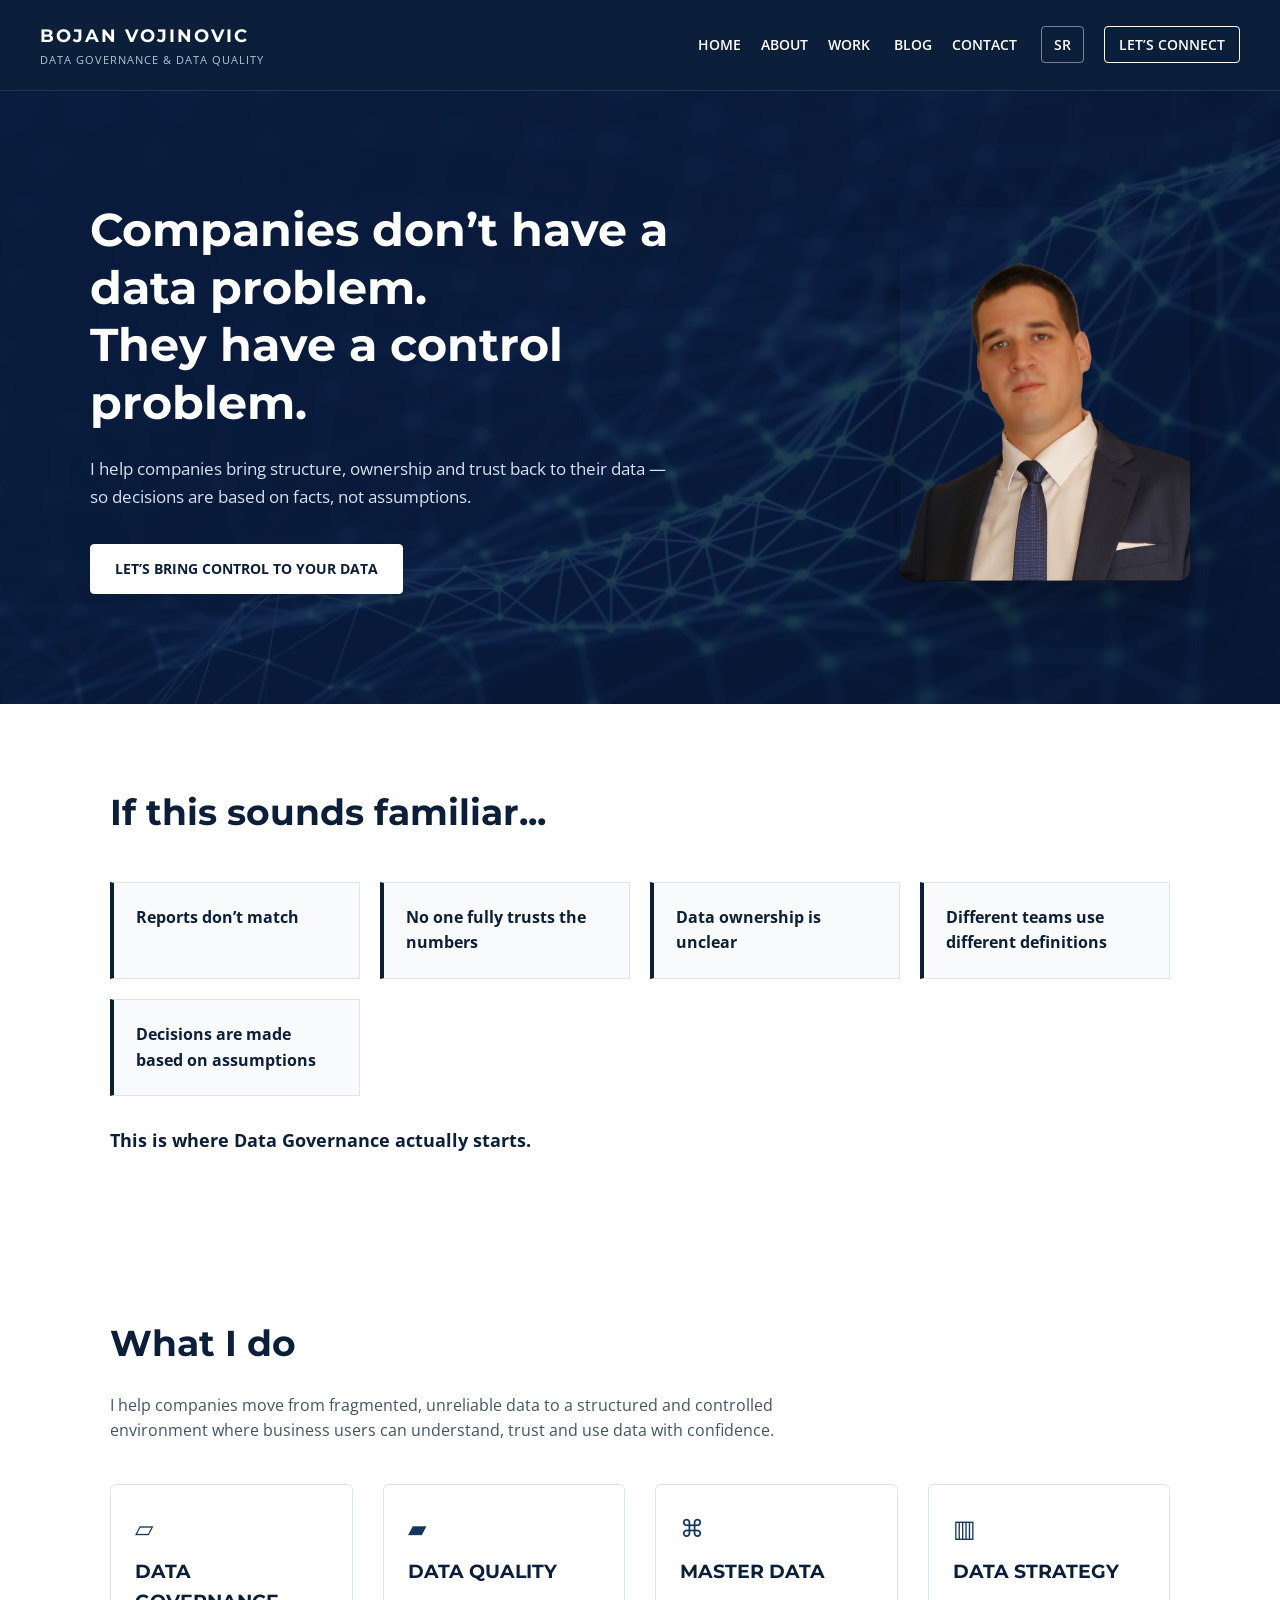
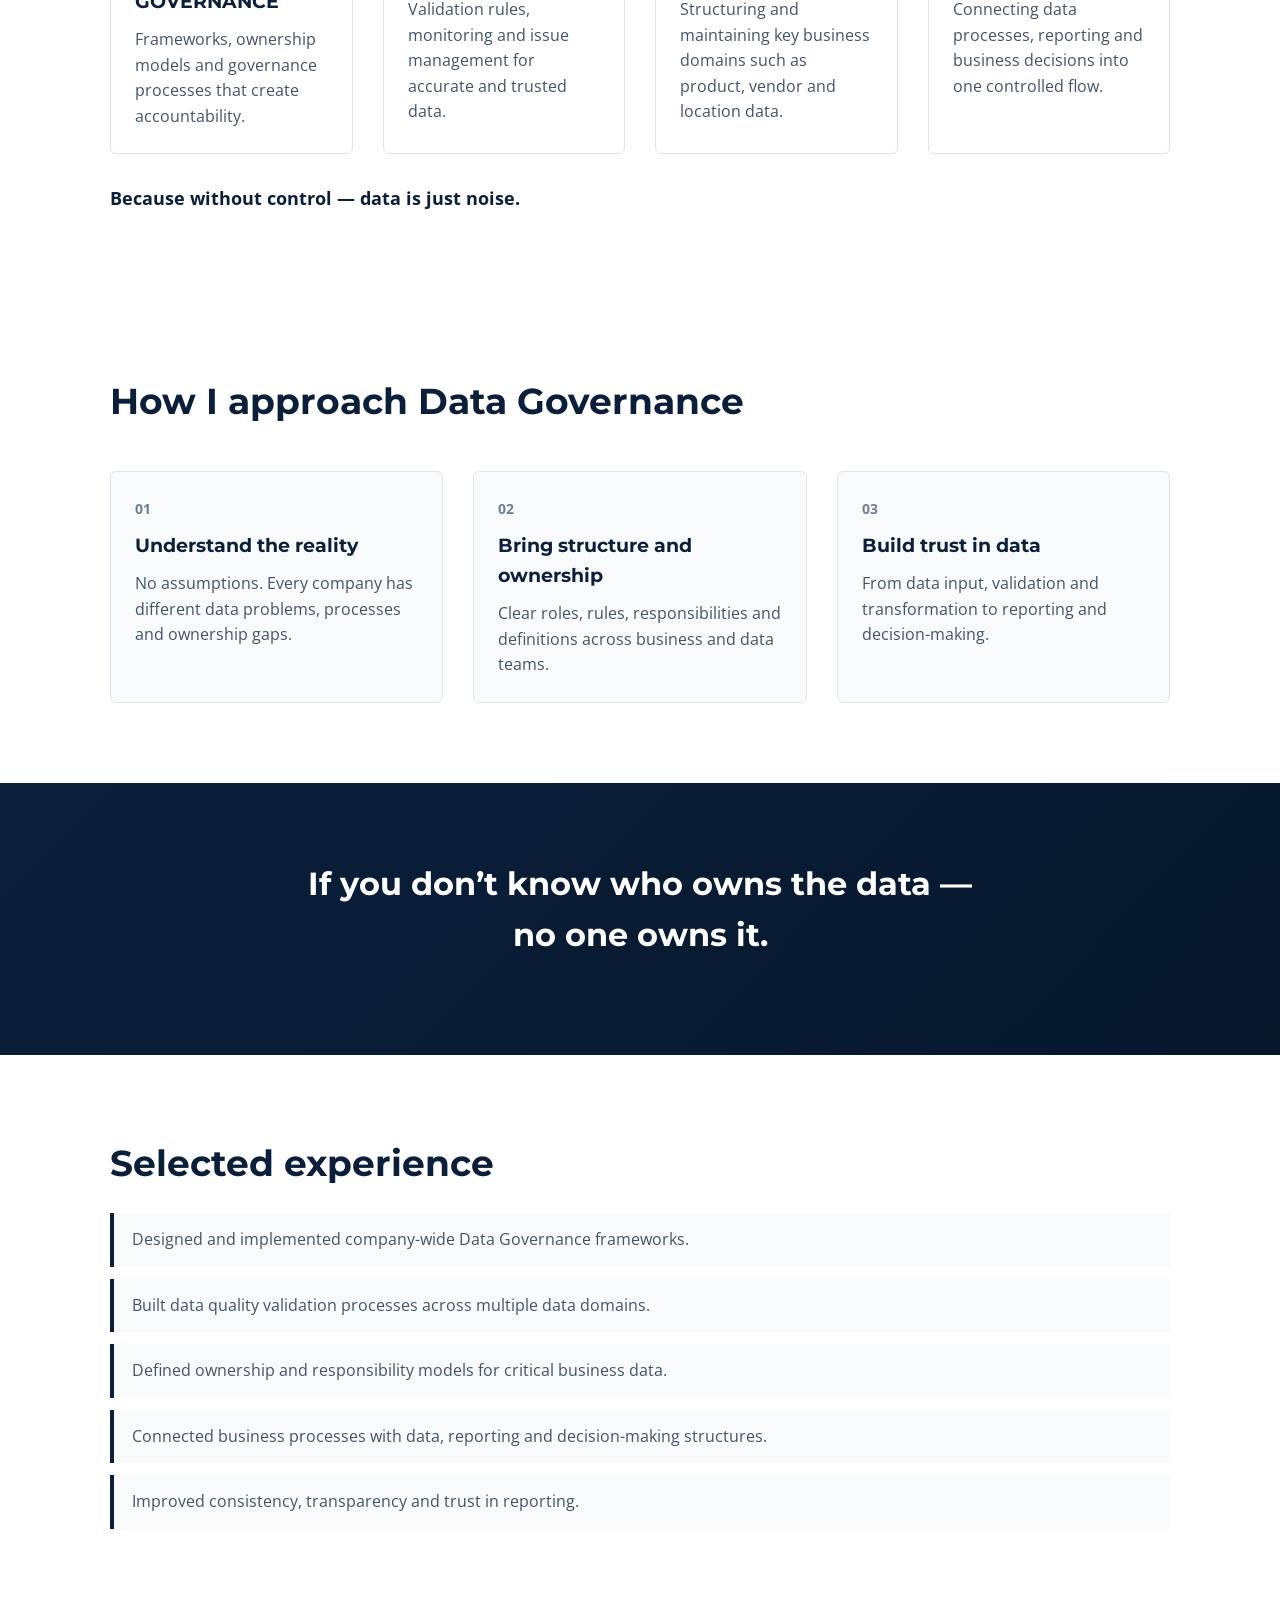
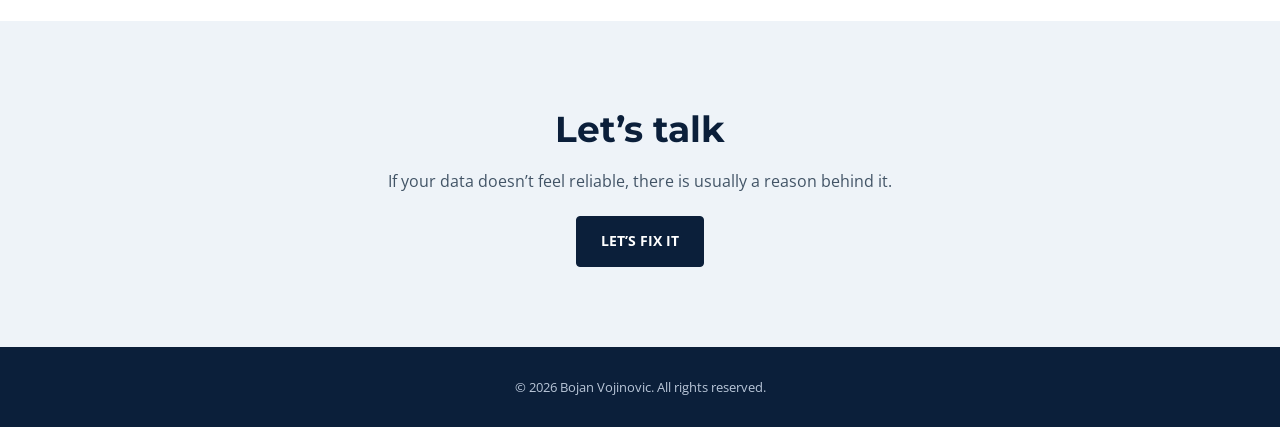
==== commit f7e65e90: "Add files via upload" ====
--- a/index.html
+++ b/index.html
@@ -1,179 +1,33 @@
-<!DOCTYPE html>
-<html lang="en">
-<head>
-<meta charset="UTF-8" />
-<meta name="viewport" content="width=device-width, initial-scale=1.0" />
-<title>Bojan Vojinovic | Data Governance</title>
-
-<link href="https://fonts.googleapis.com/css2?family=Montserrat:wght@400;600;700;800&family=Open+Sans:wght@400;600&display=swap" rel="stylesheet">
-<link rel="stylesheet" href="style.css">
-</head>
-
-<body>
-
-<header class="nav">
-  <div class="logo">
-    <h1>BOJAN VOJINOVIC</h1>
-    <p>DATA GOVERNANCE & DATA QUALITY</p>
-  </div>
-
-  <nav class="menu">
-    <a href="index.html">HOME</a>
-    <a href="about.html">ABOUT</a>
-    <a href="work.html">WORK</a>
-    <a href="https://bvojinovic.wixsite.com/bvblog" target="_blank">BLOG</a>
-    <a href="contact.html">CONTACT</a>
-    <a class="connect" href="https://www.linkedin.com/in/bojan-vojinovic/" target="_blank">
-      LET’S CONNECT
-    </a>
-  </nav>
-</header>
-
-<section class="hero">
-  <div class="hero-content">
-    <div class="hero-text">
-      <h2>
-        Companies don’t have a data problem.<br>
-        They have a control problem.
-      </h2>
-
-      <p>
-        I help companies bring structure, ownership and trust back to their data —
-        so decisions are based on facts, not assumptions.
-      </p>
-
-      <a href="contact.html" class="btn">LET’S BRING CONTROL TO YOUR DATA</a>
-    </div>
-
-    <div class="photo-placeholder">
-      <img src="images/bojan.png" alt="Bojan Vojinovic">
-    </div>
-  </div>
-</section>
-
-<section class="problem">
-  <div class="section-inner">
-    <h2>If this sounds familiar...</h2>
-
-    <div class="problem-grid">
-      <div class="problem-card">Reports don’t match</div>
-      <div class="problem-card">No one fully trusts the numbers</div>
-      <div class="problem-card">Data ownership is unclear</div>
-      <div class="problem-card">Different teams use different definitions</div>
-      <div class="problem-card">Decisions are made based on assumptions</div>
-    </div>
-
-    <p class="strong-line">
-      This is where Data Governance actually starts.
-    </p>
-  </div>
-</section>
-
-<section class="value">
-  <div class="section-inner">
-    <h2>What I do</h2>
-
-    <p class="intro-text">
-      I help companies move from fragmented, unreliable data to a structured and controlled
-      environment where business users can understand, trust and use data with confidence.
-    </p>
-
-    <div class="services">
-      <div class="service">
-        <div class="icon">▱</div>
-        <h3>DATA GOVERNANCE</h3>
-        <p>Frameworks, ownership models and governance processes that create accountability.</p>
-      </div>
-
-      <div class="service">
-        <div class="icon">▰</div>
-        <h3>DATA QUALITY</h3>
-        <p>Validation rules, monitoring and issue management for accurate and trusted data.</p>
-      </div>
-
-      <div class="service">
-        <div class="icon">⌘</div>
-        <h3>MASTER DATA</h3>
-        <p>Structuring and maintaining key business domains such as product, vendor and location data.</p>
-      </div>
-
-      <div class="service">
-        <div class="icon">▥</div>
-        <h3>DATA STRATEGY</h3>
-        <p>Connecting data processes, reporting and business decisions into one controlled flow.</p>
-      </div>
-    </div>
-
-    <p class="strong-line">
-      Because without control — data is just noise.
-    </p>
-  </div>
-</section>
-
-<section class="approach">
-  <div class="section-inner">
-    <h2>How I approach Data Governance</h2>
-
-    <div class="approach-grid">
-      <div class="approach-card">
-        <span>01</span>
-        <h3>Understand the reality</h3>
-        <p>No assumptions. Every company has different data problems, processes and ownership gaps.</p>
-      </div>
-
-      <div class="approach-card">
-        <span>02</span>
-        <h3>Bring structure and ownership</h3>
-        <p>Clear roles, rules, responsibilities and definitions across business and data teams.</p>
-      </div>
-
-      <div class="approach-card">
-        <span>03</span>
-        <h3>Build trust in data</h3>
-        <p>From data input, validation and transformation to reporting and decision-making.</p>
-      </div>
-    </div>
-  </div>
-</section>
-
-<section class="statement">
-  <div class="section-inner">
-    <h2>
-      If you don’t know who owns the data —<br>
-      no one owns it.
-    </h2>
-  </div>
-</section>
-
-<section class="experience">
-  <div class="section-inner">
-    <h2>Selected experience</h2>
-
-    <div class="experience-list">
-      <p>Designed and implemented company-wide Data Governance frameworks.</p>
-      <p>Built data quality validation processes across multiple data domains.</p>
-      <p>Defined ownership and responsibility models for critical business data.</p>
-      <p>Connected business processes with data, reporting and decision-making structures.</p>
-      <p>Improved consistency, transparency and trust in reporting.</p>
-    </div>
-  </div>
-</section>
-
-<section class="final-cta">
-  <div class="section-inner">
-    <h2>Let’s talk</h2>
-
-    <p>
-      If your data doesn’t feel reliable, there is usually a reason behind it.
-    </p>
-
-    <a href="contact.html" class="btn">LET’S FIX IT</a>
-  </div>
-</section>
-
-<footer class="footer">
-  © 2026 Bojan Vojinovic. All rights reserved.
-</footer>
-
-</body>
+<!DOCTYPE html>
+<html lang="en">
+<head>
+<meta charset="UTF-8" />
+<meta name="viewport" content="width=device-width, initial-scale=1.0" />
+<title>Bojan Vojinovic | Data Governance</title>
+
+<link href="https://fonts.googleapis.com/css2?family=Montserrat:wght@400;600;700;800&family=Open+Sans:wght@400;600&display=swap" rel="stylesheet">
+<link rel="stylesheet" href="style.css">
+</head>
+
+<body>
+<header class="nav">
+  <div class="logo"><h1>BOJAN VOJINOVIC</h1><p>DATA GOVERNANCE & DATA QUALITY</p></div>
+  <nav class="menu">
+    <a href="index.html">HOME</a><a href="about.html">ABOUT</a><a href="work.html">WORK</a>
+    <a href="https://bvojinovic.wixsite.com/bvblog" target="_blank">BLOG</a><a href="contact.html">CONTACT</a>
+    <a class="language" href="sr/index.html">SR</a><a class="connect" href="https://www.linkedin.com/in/bojan-vojinovic/" target="_blank">LET’S CONNECT</a>
+  </nav>
+</header>
+<section class="hero"><div class="hero-content"><div class="hero-text"><h2>Companies don’t have a data problem.<br>They have a control problem.</h2><p>I help companies bring structure, ownership and trust back to their data — so decisions are based on facts, not assumptions.</p><a href="contact.html" class="btn">LET’S BRING CONTROL TO YOUR DATA</a></div><div class="photo-placeholder"><img src="images/bojan.png" alt="Bojan Vojinovic"></div></div></section>
+<section class="problem"><div class="section-inner"><h2>If this sounds familiar...</h2><div class="problem-grid"><div class="problem-card">Reports don’t match</div><div class="problem-card">No one fully trusts the numbers</div><div class="problem-card">Data ownership is unclear</div><div class="problem-card">Different teams use different definitions</div><div class="problem-card">Decisions are made based on assumptions</div></div><p class="strong-line">This is where Data Governance actually starts.</p></div></section>
+<section class="value"><div class="section-inner"><h2>What I do</h2><p class="intro-text">I help companies move from fragmented, unreliable data to a structured and controlled environment where business users can understand, trust and use data with confidence.</p><div class="services"><div class="service"><div class="icon">▱</div><h3>DATA GOVERNANCE</h3><p>Frameworks, ownership models and governance processes that create accountability.</p></div><div class="service"><div class="icon">▰</div><h3>DATA QUALITY</h3><p>Validation rules, monitoring and issue management for accurate and trusted data.</p></div><div class="service"><div class="icon">⌘</div><h3>MASTER DATA</h3><p>Structuring and maintaining key business domains such as product, vendor and location data.</p></div><div class="service"><div class="icon">▥</div><h3>DATA STRATEGY</h3><p>Connecting data processes, reporting and business decisions into one controlled flow.</p></div></div><p class="strong-line">Because without control — data is just noise.</p></div></section>
+<section class="approach"><div class="section-inner"><h2>How I approach Data Governance</h2><div class="approach-grid"><div class="approach-card"><span>01</span><h3>Understand the reality</h3><p>No assumptions. Every company has different data problems, processes and ownership gaps.</p></div><div class="approach-card"><span>02</span><h3>Bring structure and ownership</h3><p>Clear roles, rules, responsibilities and definitions across business and data teams.</p></div><div class="approach-card"><span>03</span><h3>Build trust in data</h3><p>From data input, validation and transformation to reporting and decision-making.</p></div></div></div></section>
+<section class="statement"><div class="section-inner"><h2>If you don’t know who owns the data —<br>no one owns it.</h2></div></section>
+<section class="experience"><div class="section-inner"><h2>Selected experience</h2><div class="experience-list"><p>Designed and implemented company-wide Data Governance frameworks.</p><p>Built data quality validation processes across multiple data domains.</p><p>Defined ownership and responsibility models for critical business data.</p><p>Connected business processes with data, reporting and decision-making structures.</p><p>Improved consistency, transparency and trust in reporting.</p></div></div></section>
+<section class="final-cta"><div class="section-inner"><h2>Let’s talk</h2><p>If your data doesn’t feel reliable, there is usually a reason behind it.</p><a href="contact.html" class="btn">LET’S FIX IT</a></div></section>
+<footer class="footer">
+  © 2026 Bojan Vojinovic. All rights reserved.
+</footer>
+
+</body>
 </html>
--- a/style.css
+++ b/style.css
@@ -1,352 +1,539 @@
-/* RESET */
-* {
-  margin: 0;
-  padding: 0;
-  box-sizing: border-box;
-}
-
-body {
-  font-family: 'Open Sans', sans-serif;
-  color: #111;
-  background: #ffffff;
-  line-height: 1.6;
-}
-
-/* GLOBAL */
-.section-inner {
-  max-width: 1100px;
-  margin: 0 auto;
-  padding: 80px 20px;
-}
-
-h1, h2, h3 {
-  font-family: 'Montserrat', sans-serif;
-}
-
-h2 {
-  font-size: 36px;
-  margin-bottom: 20px;
-}
-
-p {
-  font-size: 16px;
-  color: #444;
-}
-
-.intro-text {
-  max-width: 700px;
-  margin-bottom: 40px;
-}
-
-.strong-line {
-  margin-top: 30px;
-  font-weight: 600;
-  font-size: 18px;
-}
-
-/* NAV */
-.nav {
-  display: flex;
-  justify-content: space-between;
-  align-items: center;
-  padding: 20px 40px;
-  border-bottom: 1px solid #eee;
-  background: #fff;
-}
-
-.logo h1 {
-  font-size: 18px;
-  letter-spacing: 2px;
-}
-
-.logo p {
-  font-size: 11px;
-  color: #888;
-}
-
-.menu a {
-  margin-left: 20px;
-  text-decoration: none;
-  color: #111;
-  font-size: 14px;
-}
-
-.menu a:hover {
-  opacity: 0.6;
-}
-
-.connect {
-  padding: 8px 14px;
-  border: 1px solid #111;
-  border-radius: 4px;
-}
-
-/* HERO */
-.hero {
-  padding: 100px 40px;
-}
-
-.hero-content {
-  display: flex;
-  align-items: center;
-  justify-content: space-between;
-  max-width: 1100px;
-  margin: 0 auto;
-}
-
-.hero-text {
-  max-width: 600px;
-}
-
-.hero-text h2 {
-  font-size: 44px;
-  line-height: 1.3;
-  margin-bottom: 20px;
-}
-
-.hero-text p {
-  margin-bottom: 30px;
-}
-
-.photo-placeholder img {
-  width: 280px;
-  border-radius: 10px;
-}
-
-/* BUTTON */
-.btn {
-  display: inline-block;
-  padding: 12px 22px;
-  background: #111;
-  color: #fff;
-  text-decoration: none;
-  font-size: 14px;
-  border-radius: 4px;
-  transition: 0.3s;
-}
-
-.btn:hover {
-  background: #333;
-}
-
-/* PAGE HERO */
-.page-hero {
-  background: #f7f7f7;
-}
-
-/* PROBLEM */
-.problem-grid {
-  display: grid;
-  grid-template-columns: repeat(auto-fit, minmax(220px, 1fr));
-  gap: 20px;
-  margin-top: 40px;
-}
-
-.problem-card {
-  padding: 20px;
-  border: 1px solid #eee;
-  font-weight: 500;
-}
-
-/* SERVICES */
-.services {
-  display: grid;
-  grid-template-columns: repeat(auto-fit, minmax(220px, 1fr));
-  gap: 30px;
-  margin-top: 40px;
-}
-
-.service {
-  padding: 20px;
-  border: 1px solid #eee;
-  transition: 0.3s;
-}
-
-.service:hover {
-  transform: translateY(-5px);
-}
-
-.icon {
-  font-size: 24px;
-  margin-bottom: 10px;
-}
-
-/* APPROACH */
-.approach-grid {
-  display: grid;
-  grid-template-columns: repeat(auto-fit, minmax(250px, 1fr));
-  gap: 30px;
-  margin-top: 40px;
-}
-
-.approach-card span {
-  font-size: 14px;
-  color: #999;
-}
-
-.approach-card h3 {
-  margin: 10px 0;
-}
-
-/* CASE STUDY */
-.case {
-  background: #fff;
-}
-
-.case.alt {
-  background: #f9f9f9;
-}
-
-.case-grid {
-  display: grid;
-  grid-template-columns: repeat(auto-fit, minmax(250px, 1fr));
-  gap: 30px;
-  margin-top: 40px;
-}
-
-.case-block h3 {
-  margin-bottom: 10px;
-}
-
-/* EXPERIENCE */
-.experience-list p {
-  margin-bottom: 10px;
-}
-
-/* STATEMENT */
-.statement {
-  background: #111;
-  color: #fff;
-  text-align: center;
-}
-
-.statement h2 {
-  color: #fff;
-  font-size: 32px;
-}
-
-/* ABOUT */
-.about-layout {
-  display: flex;
-  gap: 40px;
-}
-
-.about-text {
-  flex: 2;
-}
-
-.about-card {
-  flex: 1;
-  border: 1px solid #eee;
-  padding: 20px;
-}
-
-.about-card ul {
-  list-style: none;
-}
-
-.about-card li {
-  margin-bottom: 10px;
-}
-
-/* EXPERIENCE GRID */
-.experience-grid {
-  display: grid;
-  grid-template-columns: repeat(auto-fit, minmax(250px, 1fr));
-  gap: 30px;
-  margin-top: 40px;
-}
-
-.experience-card {
-  border: 1px solid #eee;
-  padding: 20px;
-}
-
-/* PRINCIPLES */
-.principles-list p {
-  margin-bottom: 15px;
-}
-
-/* CONTACT */
-.contact-layout {
-  display: flex;
-  gap: 40px;
-}
-
-.contact-text {
-  flex: 2;
-}
-
-.contact-box {
-  flex: 1;
-  border: 1px solid #eee;
-  padding: 20px;
-}
-
-.contact-list {
-  margin-top: 20px;
-  padding-left: 20px;
-}
-
-.contact-list li {
-  margin-bottom: 10px;
-}
-
-.note {
-  margin-top: 20px;
-  font-size: 13px;
-  color: #777;
-}
-
-/* PROCESS */
-.process-grid {
-  display: grid;
-  grid-template-columns: repeat(auto-fit, minmax(250px, 1fr));
-  gap: 30px;
-  margin-top: 40px;
-}
-
-.process-card span {
-  font-size: 14px;
-  color: #999;
-}
-
-/* FINAL CTA */
-.final-cta {
-  text-align: center;
-  background: #f7f7f7;
-}
-
-.final-cta h2 {
-  margin-bottom: 10px;
-}
-
-.final-cta p {
-  margin-bottom: 20px;
-}
-
-/* FOOTER */
-.footer {
-  text-align: center;
-  padding: 30px;
-  font-size: 13px;
-  color: #777;
-  border-top: 1px solid #eee;
-}
-
-/* RESPONSIVE */
-@media (max-width: 900px) {
-  .hero-content {
-    flex-direction: column;
-    text-align: center;
-  }
-
-  .photo-placeholder {
-    margin-top: 30px;
-  }
-
-  .about-layout,
-  .contact-layout {
-    flex-direction: column;
-  }
-}+/* RESET */
+* {
+  margin: 0;
+  padding: 0;
+  box-sizing: border-box;
+}
+
+/* BASE */
+body {
+  font-family: 'Open Sans', sans-serif;
+  color: #102033;
+  background: #f5f7fa;
+  line-height: 1.6;
+}
+
+/* GLOBAL */
+.section-inner {
+  max-width: 1100px;
+  margin: 0 auto;
+  padding: 80px 20px;
+}
+
+h1, h2, h3 {
+  font-family: 'Montserrat', sans-serif;
+}
+
+h2 {
+  font-size: 36px;
+  margin-bottom: 20px;
+  color: #0b1f3a;
+}
+
+p {
+  font-size: 16px;
+  color: #425466;
+}
+
+.intro-text {
+  max-width: 720px;
+  margin-bottom: 40px;
+}
+
+.strong-line {
+  margin-top: 30px;
+  font-weight: 700;
+  font-size: 18px;
+  color: #0b1f3a;
+}
+
+/* NAV */
+.nav {
+  display: flex;
+  justify-content: space-between;
+  align-items: center;
+  padding: 22px 40px;
+  background: #0b1f3a;
+  border-bottom: 1px solid rgba(255,255,255,0.10);
+}
+
+.logo h1 {
+  font-size: 18px;
+  letter-spacing: 2px;
+  color: #ffffff;
+}
+
+.logo p {
+  font-size: 11px;
+  color: #b9c6d8;
+  letter-spacing: 1px;
+}
+
+.menu a {
+  margin-left: 20px;
+  text-decoration: none;
+  color: #ffffff;
+  font-size: 14px;
+  font-weight: 600;
+}
+
+.menu a:hover {
+  color: #c7d7ee;
+}
+
+.connect {
+  padding: 8px 14px;
+  border: 1px solid #ffffff;
+  border-radius: 4px;
+}
+
+.connect:hover {
+  background: #ffffff;
+  color: #0b1f3a !important;
+}
+
+/* HERO */
+.hero {
+  padding: 110px 40px;
+  background:
+    linear-gradient(135deg, rgba(11,31,58,0.82), rgba(7,24,45,0.88)),
+    url("images/bg.jpg") no-repeat center center;
+  background-size: cover;
+}
+
+.hero-content {
+  display: flex;
+  align-items: center;
+  justify-content: space-between;
+  max-width: 1100px;
+  margin: 0 auto;
+  gap: 60px;
+}
+
+.hero-text {
+  max-width: 650px;
+}
+
+.hero-text h2 {
+  font-size: 46px;
+  line-height: 1.25;
+  margin-bottom: 24px;
+  color: #ffffff;
+}
+
+.hero-text p {
+  margin-bottom: 34px;
+  max-width: 580px;
+  color: #d7e1ef;
+  font-size: 17px;
+}
+
+.photo-placeholder img {
+  width: 290px;
+  border-radius: 12px;
+  box-shadow: 0 25px 60px rgba(0,0,0,0.30);
+  border: none;
+}
+
+/* BUTTON */
+.btn {
+  display: inline-block;
+  padding: 13px 24px;
+  background: #ffffff;
+  color: #0b1f3a;
+  text-decoration: none;
+  font-size: 14px;
+  font-weight: 700;
+  border-radius: 4px;
+  transition: 0.3s;
+  border: 1px solid #ffffff;
+}
+
+.btn:hover {
+  background: transparent;
+  color: #ffffff;
+}
+
+/* PAGE HERO */
+.page-hero {
+  background:
+    linear-gradient(135deg, rgba(11,31,58,0.86), rgba(7,24,45,0.90)),
+    url("images/bg.jpg") no-repeat center center;
+  background-size: cover;
+  color: #ffffff;
+}
+
+.page-hero h2 {
+  color: #ffffff;
+}
+
+.page-hero p {
+  color: #d7e1ef;
+  font-size: 18px;
+}
+
+/* SECTIONS */
+.problem,
+.value,
+.approach,
+.case,
+.about-intro,
+.about-experience,
+.principles,
+.skills-section,
+.contact-intro,
+.process,
+.experience {
+  background: #ffffff;
+}
+
+.case.alt,
+.final-cta {
+  background: #eef3f8;
+}
+
+/* PROBLEM */
+.problem-grid {
+  display: grid;
+  grid-template-columns: repeat(auto-fit, minmax(220px, 1fr));
+  gap: 20px;
+  margin-top: 40px;
+}
+
+.problem-card {
+  padding: 22px;
+  border: 1px solid #dce4ee;
+  font-weight: 700;
+  background: #f8fafc;
+  color: #0b1f3a;
+  border-left: 4px solid #0b1f3a;
+}
+
+/* SERVICES */
+.services {
+  display: grid;
+  grid-template-columns: repeat(auto-fit, minmax(220px, 1fr));
+  gap: 30px;
+  margin-top: 40px;
+}
+
+.service {
+  padding: 24px;
+  border: 1px solid #dce4ee;
+  transition: 0.3s;
+  background: #ffffff;
+  border-radius: 6px;
+}
+
+.service:hover {
+  transform: translateY(-5px);
+  box-shadow: 0 15px 35px rgba(11,31,58,0.10);
+}
+
+.service h3 {
+  margin-bottom: 10px;
+  color: #0b1f3a;
+}
+
+.icon {
+  font-size: 24px;
+  margin-bottom: 10px;
+  color: #12365f;
+}
+
+/* APPROACH */
+.approach-grid {
+  display: grid;
+  grid-template-columns: repeat(auto-fit, minmax(250px, 1fr));
+  gap: 30px;
+  margin-top: 40px;
+}
+
+.approach-card {
+  padding: 24px;
+  border: 1px solid #dce4ee;
+  background: #f8fafc;
+  border-radius: 6px;
+}
+
+.approach-card span {
+  font-size: 14px;
+  color: #6d7f93;
+  font-weight: 700;
+}
+
+.approach-card h3 {
+  margin: 10px 0;
+  color: #0b1f3a;
+}
+
+/* CASE STUDY */
+.case-grid {
+  display: grid;
+  grid-template-columns: repeat(auto-fit, minmax(250px, 1fr));
+  gap: 30px;
+  margin-top: 40px;
+}
+
+.case-block {
+  padding: 24px;
+  border: 1px solid #dce4ee;
+  background: #ffffff;
+  border-radius: 6px;
+}
+
+.case-block h3 {
+  margin-bottom: 10px;
+  color: #0b1f3a;
+}
+
+/* EXPERIENCE */
+.experience-list p {
+  margin-bottom: 12px;
+  padding: 14px 18px;
+  background: #f8fafc;
+  border-left: 4px solid #0b1f3a;
+}
+
+/* STATEMENT */
+.statement {
+  background:
+    linear-gradient(135deg, #0b1f3a, #07182d);
+  color: #fff;
+  text-align: center;
+}
+
+.statement h2 {
+  color: #fff;
+  font-size: 32px;
+}
+
+.statement .section-inner {
+  padding: 75px 20px;
+}
+
+/* ABOUT */
+.about-layout {
+  display: flex;
+  gap: 40px;
+}
+
+.about-text {
+  flex: 2;
+}
+
+.about-card {
+  flex: 1;
+  border: 1px solid #dce4ee;
+  padding: 24px;
+  background: #f8fafc;
+  border-radius: 6px;
+}
+
+.about-card h3 {
+  margin-bottom: 15px;
+  color: #0b1f3a;
+}
+
+.about-card ul {
+  list-style: none;
+}
+
+.about-card li {
+  margin-bottom: 10px;
+  color: #425466;
+  border-bottom: 1px solid #e5ebf2;
+  padding-bottom: 8px;
+}
+
+/* EXPERIENCE GRID */
+.experience-grid {
+  display: grid;
+  grid-template-columns: repeat(auto-fit, minmax(250px, 1fr));
+  gap: 30px;
+  margin-top: 40px;
+}
+
+.experience-card {
+  border: 1px solid #dce4ee;
+  padding: 24px;
+  background: #f8fafc;
+  border-radius: 6px;
+}
+
+.experience-card h3 {
+  margin-bottom: 10px;
+  color: #0b1f3a;
+}
+
+/* PRINCIPLES */
+.principles-list p {
+  margin-bottom: 15px;
+  padding: 16px 18px;
+  border-left: 4px solid #0b1f3a;
+  background: #f8fafc;
+}
+
+/* CONTACT */
+.contact-layout {
+  display: flex;
+  gap: 40px;
+}
+
+.contact-text {
+  flex: 2;
+}
+
+.contact-box {
+  flex: 1;
+  border: 1px solid #dce4ee;
+  padding: 24px;
+  background: #f8fafc;
+  border-radius: 6px;
+}
+
+.contact-box h3 {
+  margin-bottom: 15px;
+  color: #0b1f3a;
+}
+
+.contact-list {
+  margin-top: 20px;
+  padding-left: 20px;
+}
+
+.contact-list li {
+  margin-bottom: 10px;
+  color: #425466;
+}
+
+.note {
+  margin-top: 20px;
+  font-size: 13px;
+  color: #6d7f93;
+}
+
+/* PROCESS */
+.process-grid {
+  display: grid;
+  grid-template-columns: repeat(auto-fit, minmax(250px, 1fr));
+  gap: 30px;
+  margin-top: 40px;
+}
+
+.process-card {
+  padding: 24px;
+  border: 1px solid #dce4ee;
+  background: #f8fafc;
+  border-radius: 6px;
+}
+
+.process-card span {
+  font-size: 14px;
+  color: #6d7f93;
+  font-weight: 700;
+}
+
+.process-card h3 {
+  margin: 10px 0;
+  color: #0b1f3a;
+}
+
+/* FINAL CTA */
+.final-cta {
+  text-align: center;
+}
+
+.final-cta h2 {
+  margin-bottom: 10px;
+}
+
+.final-cta p {
+  margin-bottom: 22px;
+}
+
+/* FINAL CTA BUTTON FIX */
+.final-cta .btn {
+  background: #0b1f3a;
+  color: #ffffff;
+  border: 1px solid #0b1f3a;
+}
+
+.final-cta .btn:hover {
+  background: transparent;
+  color: #0b1f3a;
+}
+
+/* FOOTER */
+.footer {
+  text-align: center;
+  padding: 30px;
+  font-size: 13px;
+  color: #b9c6d8;
+  background: #0b1f3a;
+}
+
+/* RESPONSIVE */
+@media (max-width: 900px) {
+  .nav {
+    flex-direction: column;
+    gap: 15px;
+    padding: 20px;
+  }
+
+  .menu {
+    display: flex;
+    flex-wrap: wrap;
+    justify-content: center;
+    gap: 12px;
+  }
+
+  .menu a {
+    margin-left: 0;
+  }
+
+  .hero {
+    padding: 75px 20px;
+  }
+
+  .hero-content {
+    flex-direction: column;
+    text-align: center;
+  }
+
+  .hero-text h2 {
+    font-size: 34px;
+  }
+
+  .photo-placeholder {
+    margin-top: 20px;
+  }
+
+  .photo-placeholder img {
+    width: 230px;
+  }
+
+  .about-layout,
+  .contact-layout {
+    flex-direction: column;
+  }
+
+  h2 {
+    font-size: 30px;
+  }
+
+  .section-inner {
+    padding: 60px 20px;
+  }
+}
+
+/* LANGUAGE SWITCH */
+.language {
+  padding: 8px 12px;
+  border: 1px solid rgba(255,255,255,0.45);
+  border-radius: 4px;
+}
+
+.language:hover {
+  background: rgba(255,255,255,0.12);
+}
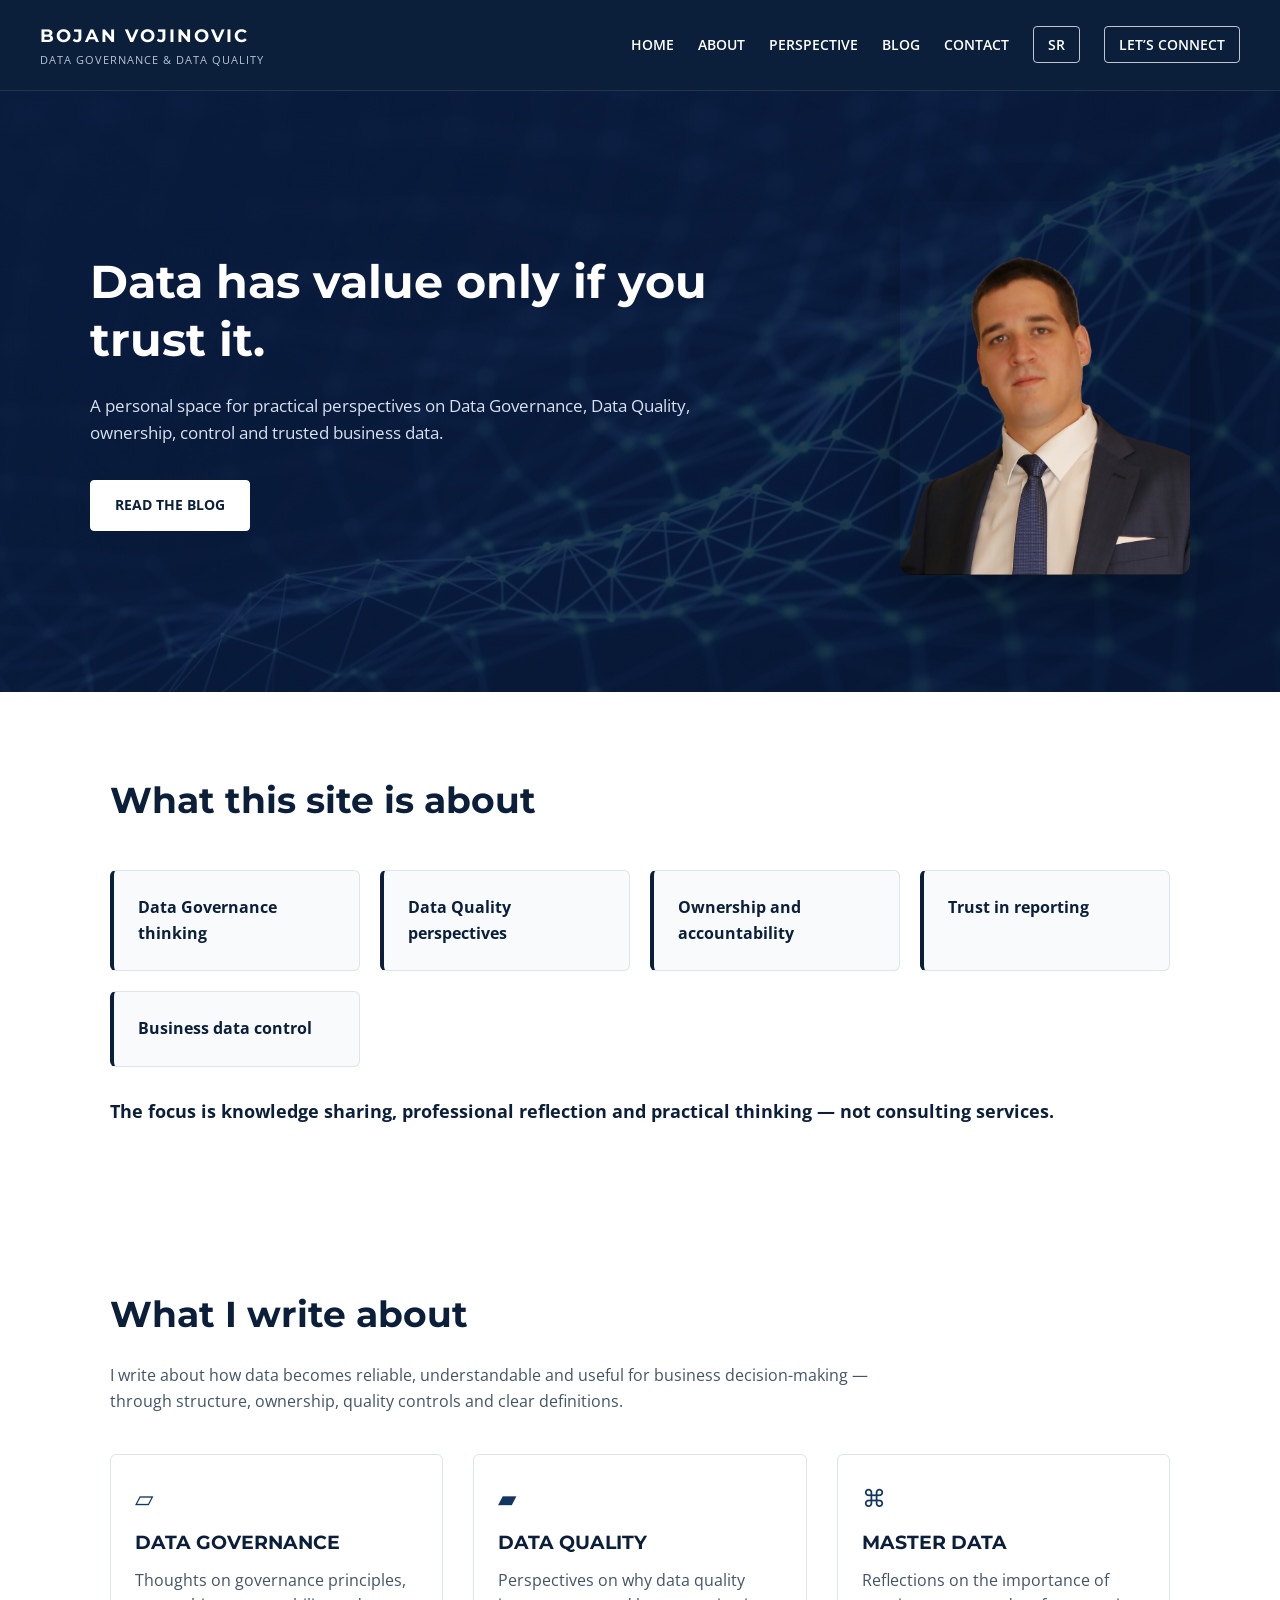
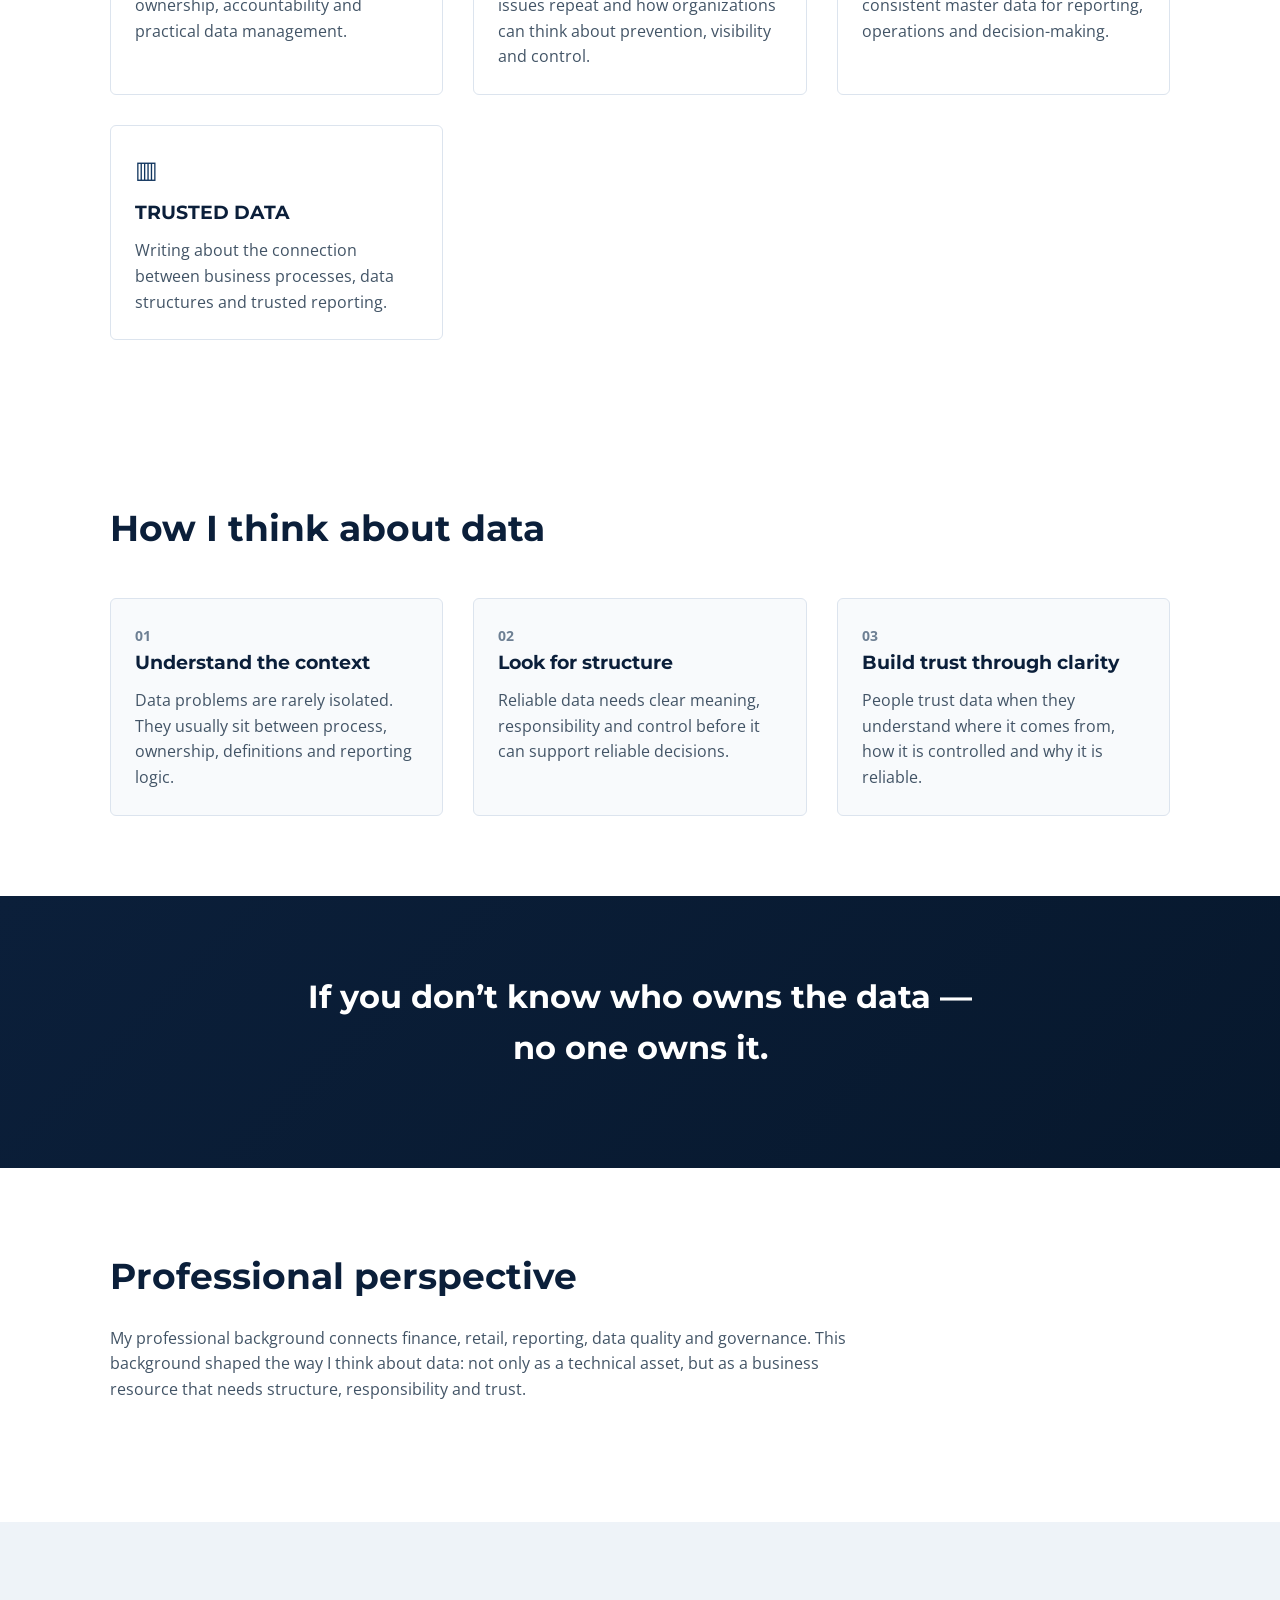
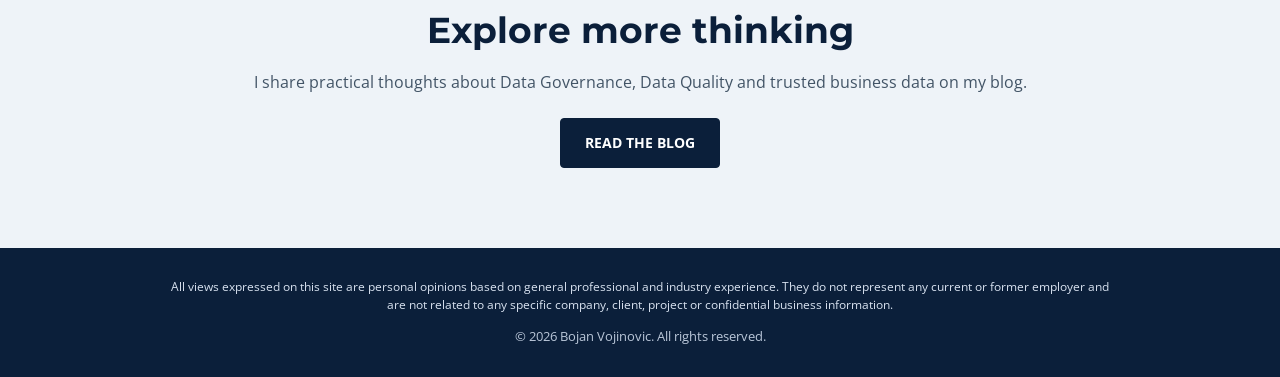
==== commit 509319da: "Add files via upload" ====
--- a/index.html
+++ b/index.html
@@ -4,30 +4,70 @@
 <meta charset="UTF-8" />
 <meta name="viewport" content="width=device-width, initial-scale=1.0" />
 <title>Bojan Vojinovic | Data Governance</title>
-
 <link href="https://fonts.googleapis.com/css2?family=Montserrat:wght@400;600;700;800&family=Open+Sans:wght@400;600&display=swap" rel="stylesheet">
 <link rel="stylesheet" href="style.css">
 </head>
-
 <body>
 <header class="nav">
   <div class="logo"><h1>BOJAN VOJINOVIC</h1><p>DATA GOVERNANCE & DATA QUALITY</p></div>
   <nav class="menu">
-    <a href="index.html">HOME</a><a href="about.html">ABOUT</a><a href="work.html">WORK</a>
-    <a href="https://bvojinovic.wixsite.com/bvblog" target="_blank">BLOG</a><a href="contact.html">CONTACT</a>
-    <a class="language" href="sr/index.html">SR</a><a class="connect" href="https://www.linkedin.com/in/bojan-vojinovic/" target="_blank">LET’S CONNECT</a>
+    <a href="index.html">HOME</a>
+    <a href="about.html">ABOUT</a>
+    <a href="work.html">PERSPECTIVE</a>
+    <a href="https://bvojinovic.wixsite.com/bvblog" target="_blank">BLOG</a>
+    <a href="contact.html">CONTACT</a>
+    <a class="language" href="sr/index.html">SR</a>
+    <a class="connect" href="https://www.linkedin.com/in/bojan-vojinovic/" target="_blank">LET’S CONNECT</a>
   </nav>
 </header>
-<section class="hero"><div class="hero-content"><div class="hero-text"><h2>Companies don’t have a data problem.<br>They have a control problem.</h2><p>I help companies bring structure, ownership and trust back to their data — so decisions are based on facts, not assumptions.</p><a href="contact.html" class="btn">LET’S BRING CONTROL TO YOUR DATA</a></div><div class="photo-placeholder"><img src="images/bojan.png" alt="Bojan Vojinovic"></div></div></section>
-<section class="problem"><div class="section-inner"><h2>If this sounds familiar...</h2><div class="problem-grid"><div class="problem-card">Reports don’t match</div><div class="problem-card">No one fully trusts the numbers</div><div class="problem-card">Data ownership is unclear</div><div class="problem-card">Different teams use different definitions</div><div class="problem-card">Decisions are made based on assumptions</div></div><p class="strong-line">This is where Data Governance actually starts.</p></div></section>
-<section class="value"><div class="section-inner"><h2>What I do</h2><p class="intro-text">I help companies move from fragmented, unreliable data to a structured and controlled environment where business users can understand, trust and use data with confidence.</p><div class="services"><div class="service"><div class="icon">▱</div><h3>DATA GOVERNANCE</h3><p>Frameworks, ownership models and governance processes that create accountability.</p></div><div class="service"><div class="icon">▰</div><h3>DATA QUALITY</h3><p>Validation rules, monitoring and issue management for accurate and trusted data.</p></div><div class="service"><div class="icon">⌘</div><h3>MASTER DATA</h3><p>Structuring and maintaining key business domains such as product, vendor and location data.</p></div><div class="service"><div class="icon">▥</div><h3>DATA STRATEGY</h3><p>Connecting data processes, reporting and business decisions into one controlled flow.</p></div></div><p class="strong-line">Because without control — data is just noise.</p></div></section>
-<section class="approach"><div class="section-inner"><h2>How I approach Data Governance</h2><div class="approach-grid"><div class="approach-card"><span>01</span><h3>Understand the reality</h3><p>No assumptions. Every company has different data problems, processes and ownership gaps.</p></div><div class="approach-card"><span>02</span><h3>Bring structure and ownership</h3><p>Clear roles, rules, responsibilities and definitions across business and data teams.</p></div><div class="approach-card"><span>03</span><h3>Build trust in data</h3><p>From data input, validation and transformation to reporting and decision-making.</p></div></div></div></section>
+<section class="hero">
+  <div class="hero-content">
+    <div class="hero-text">
+      <h2>Data has value only if you trust it.</h2>
+      <p>A personal space for practical perspectives on Data Governance, Data Quality, ownership, control and trusted business data.</p>
+      <a href="https://bvojinovic.wixsite.com/bvblog" target="_blank" class="btn">READ THE BLOG</a>
+    </div>
+    <div class="photo-placeholder"><img src="images/bojan.png" alt="Bojan Vojinovic"></div>
+  </div>
+</section>
+<section class="problem"><div class="section-inner">
+  <h2>What this site is about</h2>
+  <div class="problem-grid">
+    <div class="problem-card">Data Governance thinking</div>
+    <div class="problem-card">Data Quality perspectives</div>
+    <div class="problem-card">Ownership and accountability</div>
+    <div class="problem-card">Trust in reporting</div>
+    <div class="problem-card">Business data control</div>
+  </div>
+  <p class="strong-line">The focus is knowledge sharing, professional reflection and practical thinking — not consulting services.</p>
+</div></section>
+<section class="value"><div class="section-inner">
+  <h2>What I write about</h2>
+  <p class="intro-text">I write about how data becomes reliable, understandable and useful for business decision-making — through structure, ownership, quality controls and clear definitions.</p>
+  <div class="services">
+    <div class="service"><div class="icon">▱</div><h3>DATA GOVERNANCE</h3><p>Thoughts on governance principles, ownership, accountability and practical data management.</p></div>
+    <div class="service"><div class="icon">▰</div><h3>DATA QUALITY</h3><p>Perspectives on why data quality issues repeat and how organizations can think about prevention, visibility and control.</p></div>
+    <div class="service"><div class="icon">⌘</div><h3>MASTER DATA</h3><p>Reflections on the importance of consistent master data for reporting, operations and decision-making.</p></div>
+    <div class="service"><div class="icon">▥</div><h3>TRUSTED DATA</h3><p>Writing about the connection between business processes, data structures and trusted reporting.</p></div>
+  </div>
+</div></section>
+<section class="approach"><div class="section-inner">
+  <h2>How I think about data</h2>
+  <div class="approach-grid">
+    <div class="approach-card"><span>01</span><h3>Understand the context</h3><p>Data problems are rarely isolated. They usually sit between process, ownership, definitions and reporting logic.</p></div>
+    <div class="approach-card"><span>02</span><h3>Look for structure</h3><p>Reliable data needs clear meaning, responsibility and control before it can support reliable decisions.</p></div>
+    <div class="approach-card"><span>03</span><h3>Build trust through clarity</h3><p>People trust data when they understand where it comes from, how it is controlled and why it is reliable.</p></div>
+  </div>
+</div></section>
 <section class="statement"><div class="section-inner"><h2>If you don’t know who owns the data —<br>no one owns it.</h2></div></section>
-<section class="experience"><div class="section-inner"><h2>Selected experience</h2><div class="experience-list"><p>Designed and implemented company-wide Data Governance frameworks.</p><p>Built data quality validation processes across multiple data domains.</p><p>Defined ownership and responsibility models for critical business data.</p><p>Connected business processes with data, reporting and decision-making structures.</p><p>Improved consistency, transparency and trust in reporting.</p></div></div></section>
-<section class="final-cta"><div class="section-inner"><h2>Let’s talk</h2><p>If your data doesn’t feel reliable, there is usually a reason behind it.</p><a href="contact.html" class="btn">LET’S FIX IT</a></div></section>
+<section class="experience"><div class="section-inner">
+  <h2>Professional perspective</h2>
+  <p class="intro-text">My professional background connects finance, retail, reporting, data quality and governance. This background shaped the way I think about data: not only as a technical asset, but as a business resource that needs structure, responsibility and trust.</p>
+</div></section>
+<section class="final-cta"><div class="section-inner"><h2>Explore more thinking</h2><p>I share practical thoughts about Data Governance, Data Quality and trusted business data on my blog.</p><a href="https://bvojinovic.wixsite.com/bvblog" target="_blank" class="btn">READ THE BLOG</a></div></section>
 <footer class="footer">
+  <p class="disclaimer">All views expressed on this site are personal opinions based on general professional and industry experience. They do not represent any current or former employer and are not related to any specific company, client, project or confidential business information.</p>
   © 2026 Bojan Vojinovic. All rights reserved.
 </footer>
-
 </body>
 </html>
--- a/style.css
+++ b/style.css
@@ -36,7 +36,7 @@
 }
 
 .intro-text {
-  max-width: 720px;
+  max-width: 760px;
   margin-bottom: 40px;
 }
 
@@ -81,13 +81,15 @@
   color: #c7d7ee;
 }
 
-.connect {
+.connect,
+.language {
   padding: 8px 14px;
-  border: 1px solid #ffffff;
+  border: 1px solid rgba(255,255,255,0.75);
   border-radius: 4px;
 }
 
-.connect:hover {
+.connect:hover,
+.language:hover {
   background: #ffffff;
   color: #0b1f3a !important;
 }
@@ -111,7 +113,7 @@
 }
 
 .hero-text {
-  max-width: 650px;
+  max-width: 680px;
 }
 
 .hero-text h2 {
@@ -123,7 +125,7 @@
 
 .hero-text p {
   margin-bottom: 34px;
-  max-width: 580px;
+  max-width: 620px;
   color: #d7e1ef;
   font-size: 17px;
 }
@@ -131,8 +133,8 @@
 .photo-placeholder img {
   width: 290px;
   border-radius: 12px;
+  border: none;
   box-shadow: 0 25px 60px rgba(0,0,0,0.30);
-  border: none;
 }
 
 /* BUTTON */
@@ -172,57 +174,75 @@
   font-size: 18px;
 }
 
+/* SERBIAN PAGE HERO BG PATH */
+body.sr .hero,
+body.sr .page-hero {
+  background:
+    linear-gradient(135deg, rgba(11,31,58,0.84), rgba(7,24,45,0.90)),
+    url("../images/bg.jpg") no-repeat center center;
+  background-size: cover;
+}
+
 /* SECTIONS */
 .problem,
 .value,
 .approach,
-.case,
+.perspective,
 .about-intro,
 .about-experience,
 .principles,
 .skills-section,
 .contact-intro,
-.process,
 .experience {
   background: #ffffff;
 }
 
-.case.alt,
+.perspective.alt,
 .final-cta {
   background: #eef3f8;
 }
 
-/* PROBLEM */
+/* GRIDS */
+.problem-grid,
+.services,
+.approach-grid,
+.perspective-grid,
+.experience-grid {
+  display: grid;
+  grid-template-columns: repeat(auto-fit, minmax(250px, 1fr));
+  gap: 30px;
+  margin-top: 40px;
+}
+
 .problem-grid {
-  display: grid;
   grid-template-columns: repeat(auto-fit, minmax(220px, 1fr));
   gap: 20px;
-  margin-top: 40px;
-}
-
-.problem-card {
-  padding: 22px;
-  border: 1px solid #dce4ee;
-  font-weight: 700;
-  background: #f8fafc;
-  color: #0b1f3a;
-  border-left: 4px solid #0b1f3a;
-}
-
-/* SERVICES */
-.services {
-  display: grid;
-  grid-template-columns: repeat(auto-fit, minmax(220px, 1fr));
-  gap: 30px;
-  margin-top: 40px;
-}
-
-.service {
+}
+
+.problem-card,
+.service,
+.approach-card,
+.perspective-card,
+.experience-card,
+.about-card,
+.contact-box,
+.principles-list p,
+.experience-list p {
   padding: 24px;
   border: 1px solid #dce4ee;
+  background: #f8fafc;
+  border-radius: 6px;
+}
+
+.problem-card {
+  font-weight: 700;
+  color: #0b1f3a;
+  border-left: 4px solid #0b1f3a;
+}
+
+.service {
+  background: #ffffff;
   transition: 0.3s;
-  background: #ffffff;
-  border-radius: 6px;
 }
 
 .service:hover {
@@ -230,7 +250,12 @@
   box-shadow: 0 15px 35px rgba(11,31,58,0.10);
 }
 
-.service h3 {
+.service h3,
+.approach-card h3,
+.perspective-card h3,
+.experience-card h3,
+.about-card h3,
+.contact-box h3 {
   margin-bottom: 10px;
   color: #0b1f3a;
 }
@@ -241,64 +266,16 @@
   color: #12365f;
 }
 
-/* APPROACH */
-.approach-grid {
-  display: grid;
-  grid-template-columns: repeat(auto-fit, minmax(250px, 1fr));
-  gap: 30px;
-  margin-top: 40px;
-}
-
-.approach-card {
-  padding: 24px;
-  border: 1px solid #dce4ee;
-  background: #f8fafc;
-  border-radius: 6px;
-}
-
-.approach-card span {
+.approach-card span,
+.perspective-card span {
   font-size: 14px;
   color: #6d7f93;
   font-weight: 700;
 }
 
-.approach-card h3 {
-  margin: 10px 0;
-  color: #0b1f3a;
-}
-
-/* CASE STUDY */
-.case-grid {
-  display: grid;
-  grid-template-columns: repeat(auto-fit, minmax(250px, 1fr));
-  gap: 30px;
-  margin-top: 40px;
-}
-
-.case-block {
-  padding: 24px;
-  border: 1px solid #dce4ee;
-  background: #ffffff;
-  border-radius: 6px;
-}
-
-.case-block h3 {
-  margin-bottom: 10px;
-  color: #0b1f3a;
-}
-
-/* EXPERIENCE */
-.experience-list p {
-  margin-bottom: 12px;
-  padding: 14px 18px;
-  background: #f8fafc;
-  border-left: 4px solid #0b1f3a;
-}
-
 /* STATEMENT */
 .statement {
-  background:
-    linear-gradient(135deg, #0b1f3a, #07182d);
+  background: linear-gradient(135deg, #0b1f3a, #07182d);
   color: #fff;
   text-align: center;
 }
@@ -313,26 +290,20 @@
 }
 
 /* ABOUT */
-.about-layout {
+.about-layout,
+.contact-layout {
   display: flex;
   gap: 40px;
 }
 
-.about-text {
+.about-text,
+.contact-text {
   flex: 2;
 }
 
-.about-card {
+.about-card,
+.contact-box {
   flex: 1;
-  border: 1px solid #dce4ee;
-  padding: 24px;
-  background: #f8fafc;
-  border-radius: 6px;
-}
-
-.about-card h3 {
-  margin-bottom: 15px;
-  color: #0b1f3a;
 }
 
 .about-card ul {
@@ -346,55 +317,10 @@
   padding-bottom: 8px;
 }
 
-/* EXPERIENCE GRID */
-.experience-grid {
-  display: grid;
-  grid-template-columns: repeat(auto-fit, minmax(250px, 1fr));
-  gap: 30px;
-  margin-top: 40px;
-}
-
-.experience-card {
-  border: 1px solid #dce4ee;
-  padding: 24px;
-  background: #f8fafc;
-  border-radius: 6px;
-}
-
-.experience-card h3 {
-  margin-bottom: 10px;
-  color: #0b1f3a;
-}
-
-/* PRINCIPLES */
-.principles-list p {
+.principles-list p,
+.experience-list p {
   margin-bottom: 15px;
-  padding: 16px 18px;
   border-left: 4px solid #0b1f3a;
-  background: #f8fafc;
-}
-
-/* CONTACT */
-.contact-layout {
-  display: flex;
-  gap: 40px;
-}
-
-.contact-text {
-  flex: 2;
-}
-
-.contact-box {
-  flex: 1;
-  border: 1px solid #dce4ee;
-  padding: 24px;
-  background: #f8fafc;
-  border-radius: 6px;
-}
-
-.contact-box h3 {
-  margin-bottom: 15px;
-  color: #0b1f3a;
 }
 
 .contact-list {
@@ -413,32 +339,6 @@
   color: #6d7f93;
 }
 
-/* PROCESS */
-.process-grid {
-  display: grid;
-  grid-template-columns: repeat(auto-fit, minmax(250px, 1fr));
-  gap: 30px;
-  margin-top: 40px;
-}
-
-.process-card {
-  padding: 24px;
-  border: 1px solid #dce4ee;
-  background: #f8fafc;
-  border-radius: 6px;
-}
-
-.process-card span {
-  font-size: 14px;
-  color: #6d7f93;
-  font-weight: 700;
-}
-
-.process-card h3 {
-  margin: 10px 0;
-  color: #0b1f3a;
-}
-
 /* FINAL CTA */
 .final-cta {
   text-align: center;
@@ -452,7 +352,6 @@
   margin-bottom: 22px;
 }
 
-/* FINAL CTA BUTTON FIX */
 .final-cta .btn {
   background: #0b1f3a;
   color: #ffffff;
@@ -467,10 +366,18 @@
 /* FOOTER */
 .footer {
   text-align: center;
-  padding: 30px;
+  padding: 30px 20px;
   font-size: 13px;
   color: #b9c6d8;
   background: #0b1f3a;
+}
+
+.footer .disclaimer {
+  max-width: 950px;
+  margin: 0 auto 12px auto;
+  color: #d7e1ef;
+  font-size: 12px;
+  line-height: 1.5;
 }
 
 /* RESPONSIVE */
@@ -526,14 +433,3 @@
     padding: 60px 20px;
   }
 }
-
-/* LANGUAGE SWITCH */
-.language {
-  padding: 8px 12px;
-  border: 1px solid rgba(255,255,255,0.45);
-  border-radius: 4px;
-}
-
-.language:hover {
-  background: rgba(255,255,255,0.12);
-}
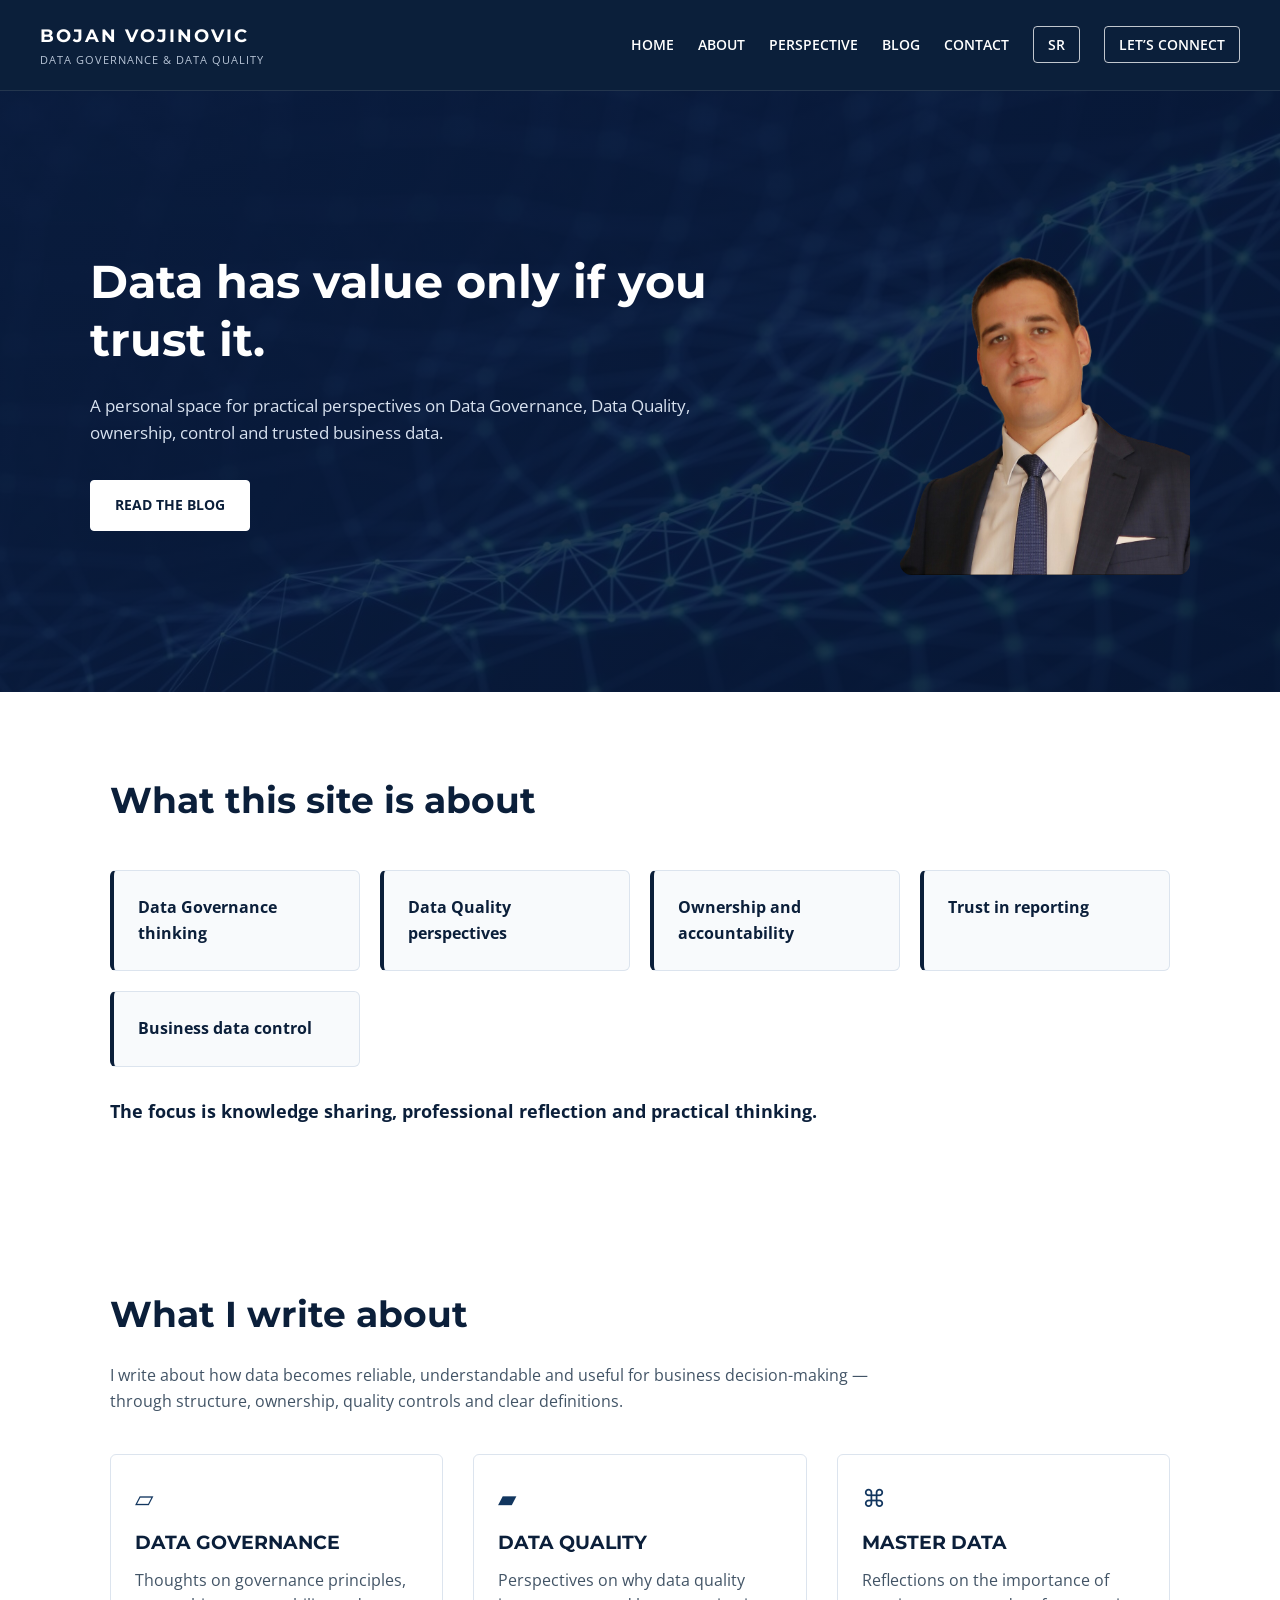
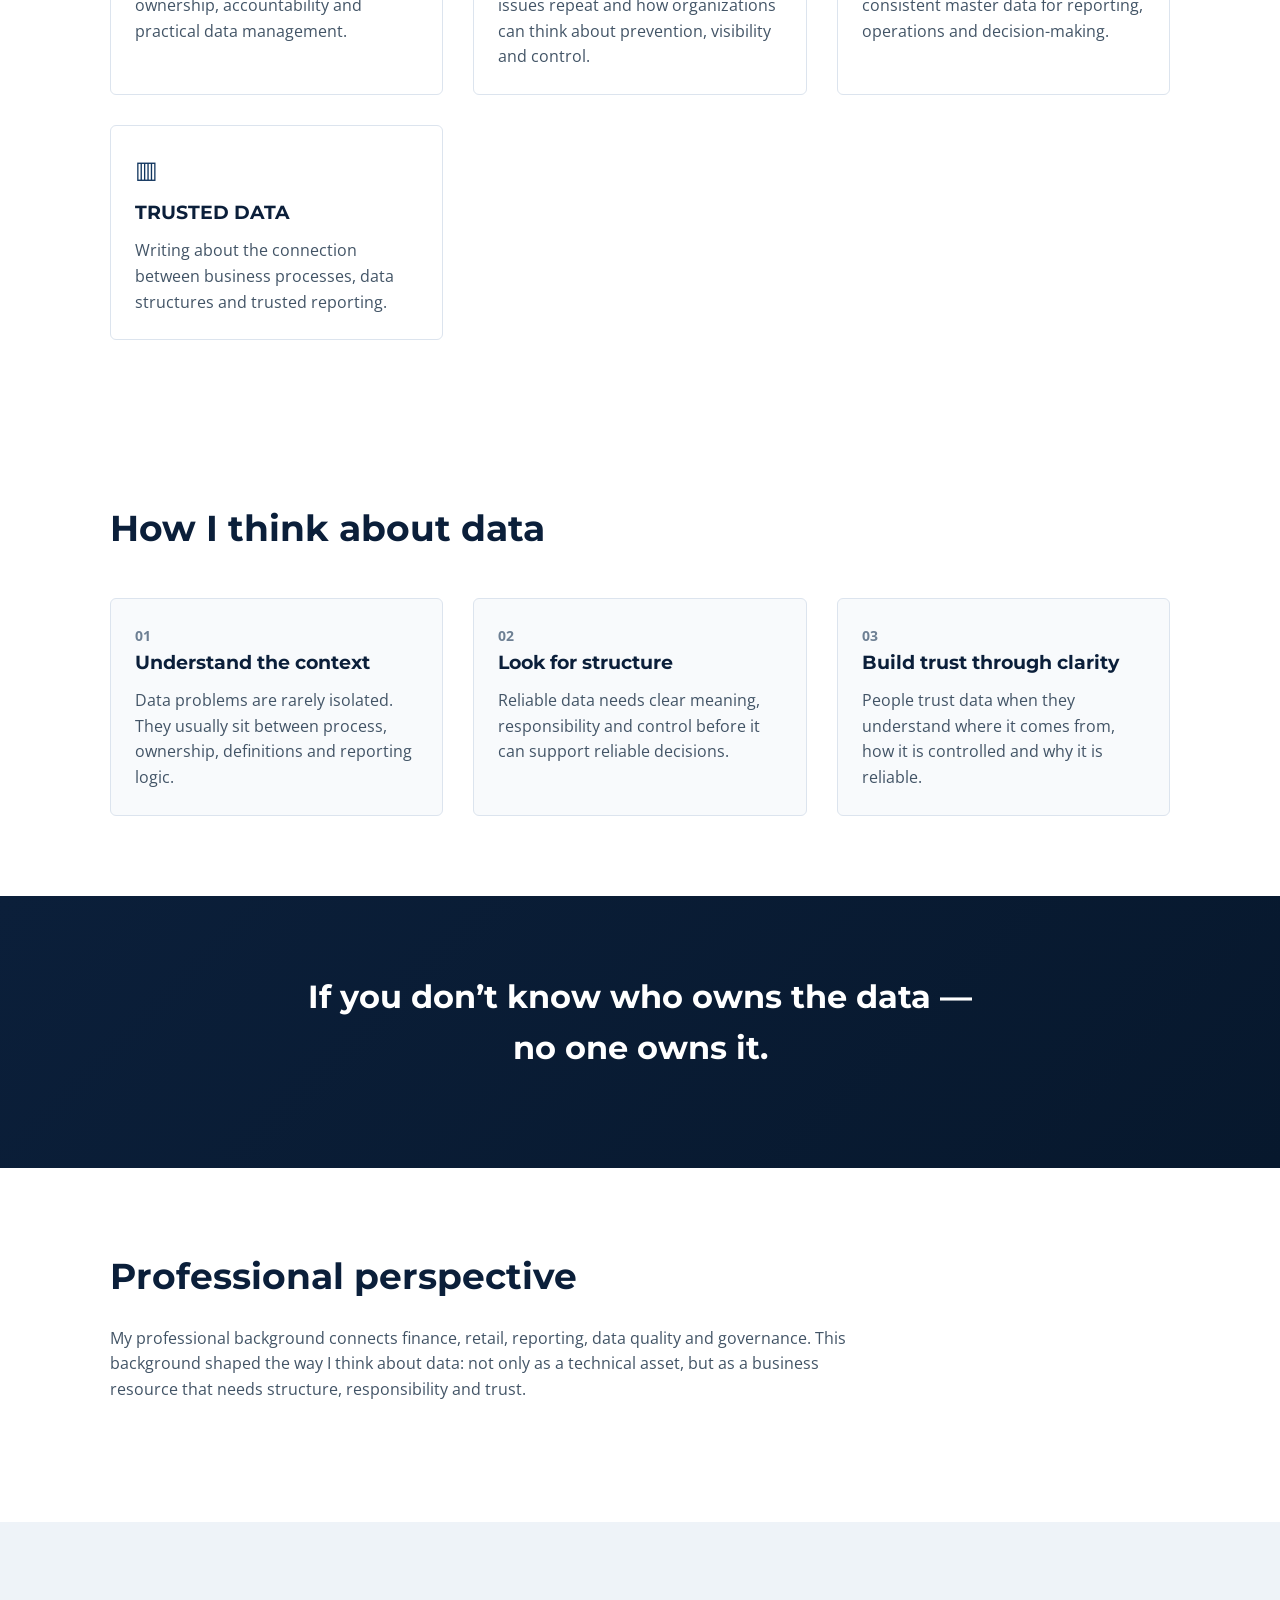
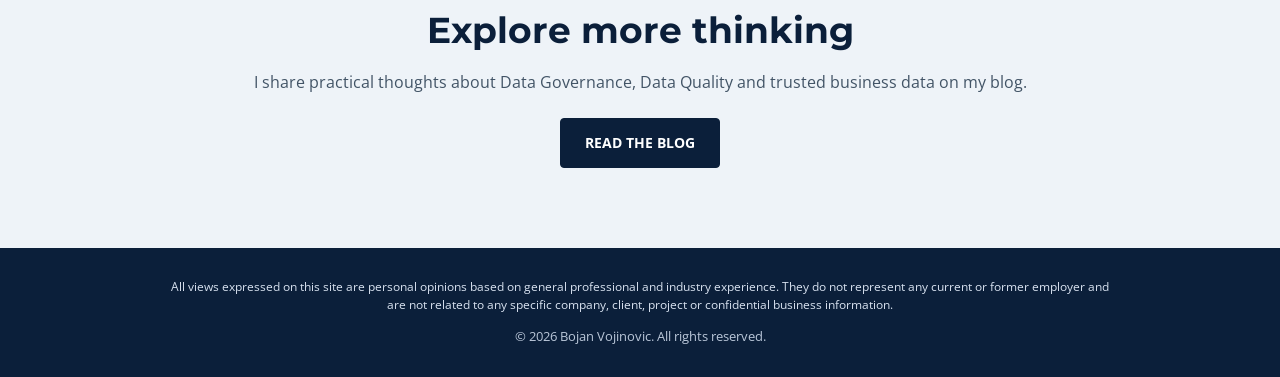
==== commit e4dfa159: "Add files via upload" ====
--- a/index.html
+++ b/index.html
@@ -39,7 +39,7 @@
     <div class="problem-card">Trust in reporting</div>
     <div class="problem-card">Business data control</div>
   </div>
-  <p class="strong-line">The focus is knowledge sharing, professional reflection and practical thinking — not consulting services.</p>
+  <p class="strong-line">The focus is knowledge sharing, professional reflection and practical thinking.</p>
 </div></section>
 <section class="value"><div class="section-inner">
   <h2>What I write about</h2>
--- a/style.css
+++ b/style.css
@@ -133,8 +133,6 @@
 .photo-placeholder img {
   width: 290px;
   border-radius: 12px;
-  border: none;
-  box-shadow: 0 25px 60px rgba(0,0,0,0.30);
 }
 
 /* BUTTON */
